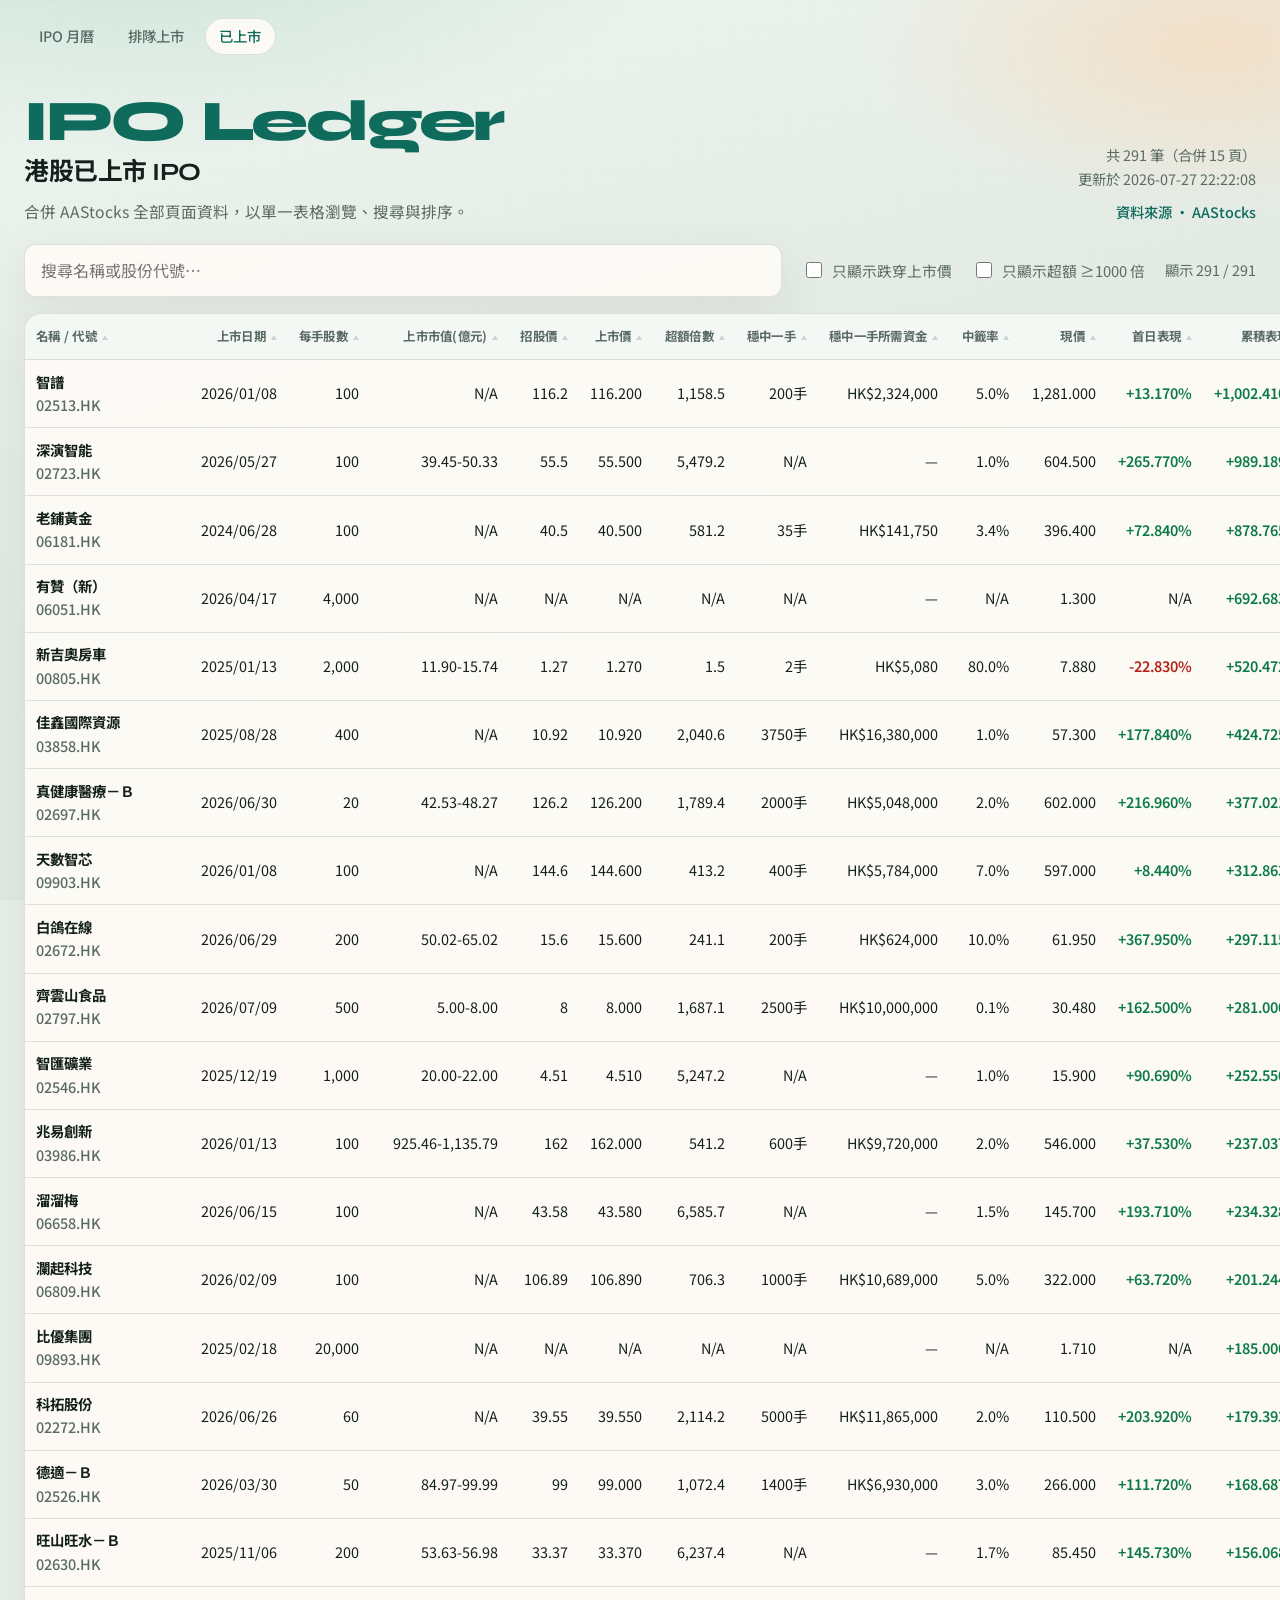
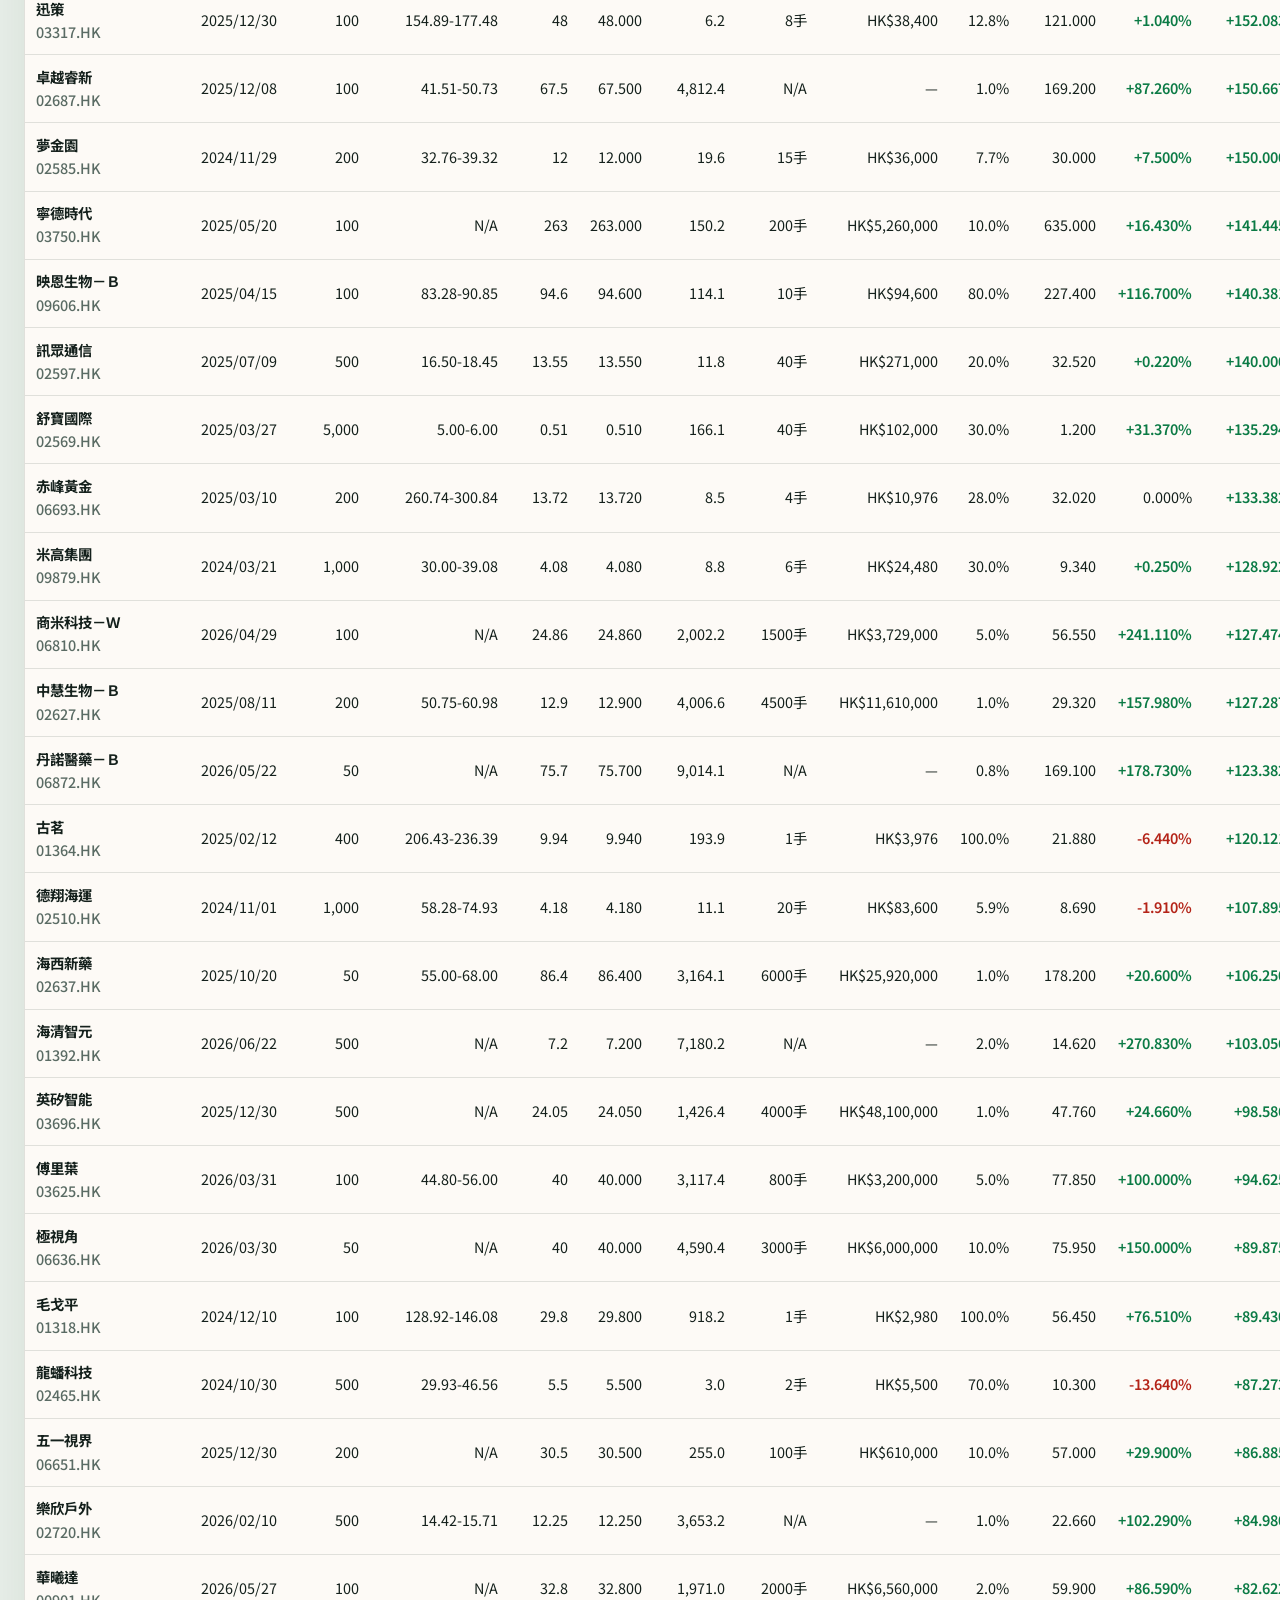
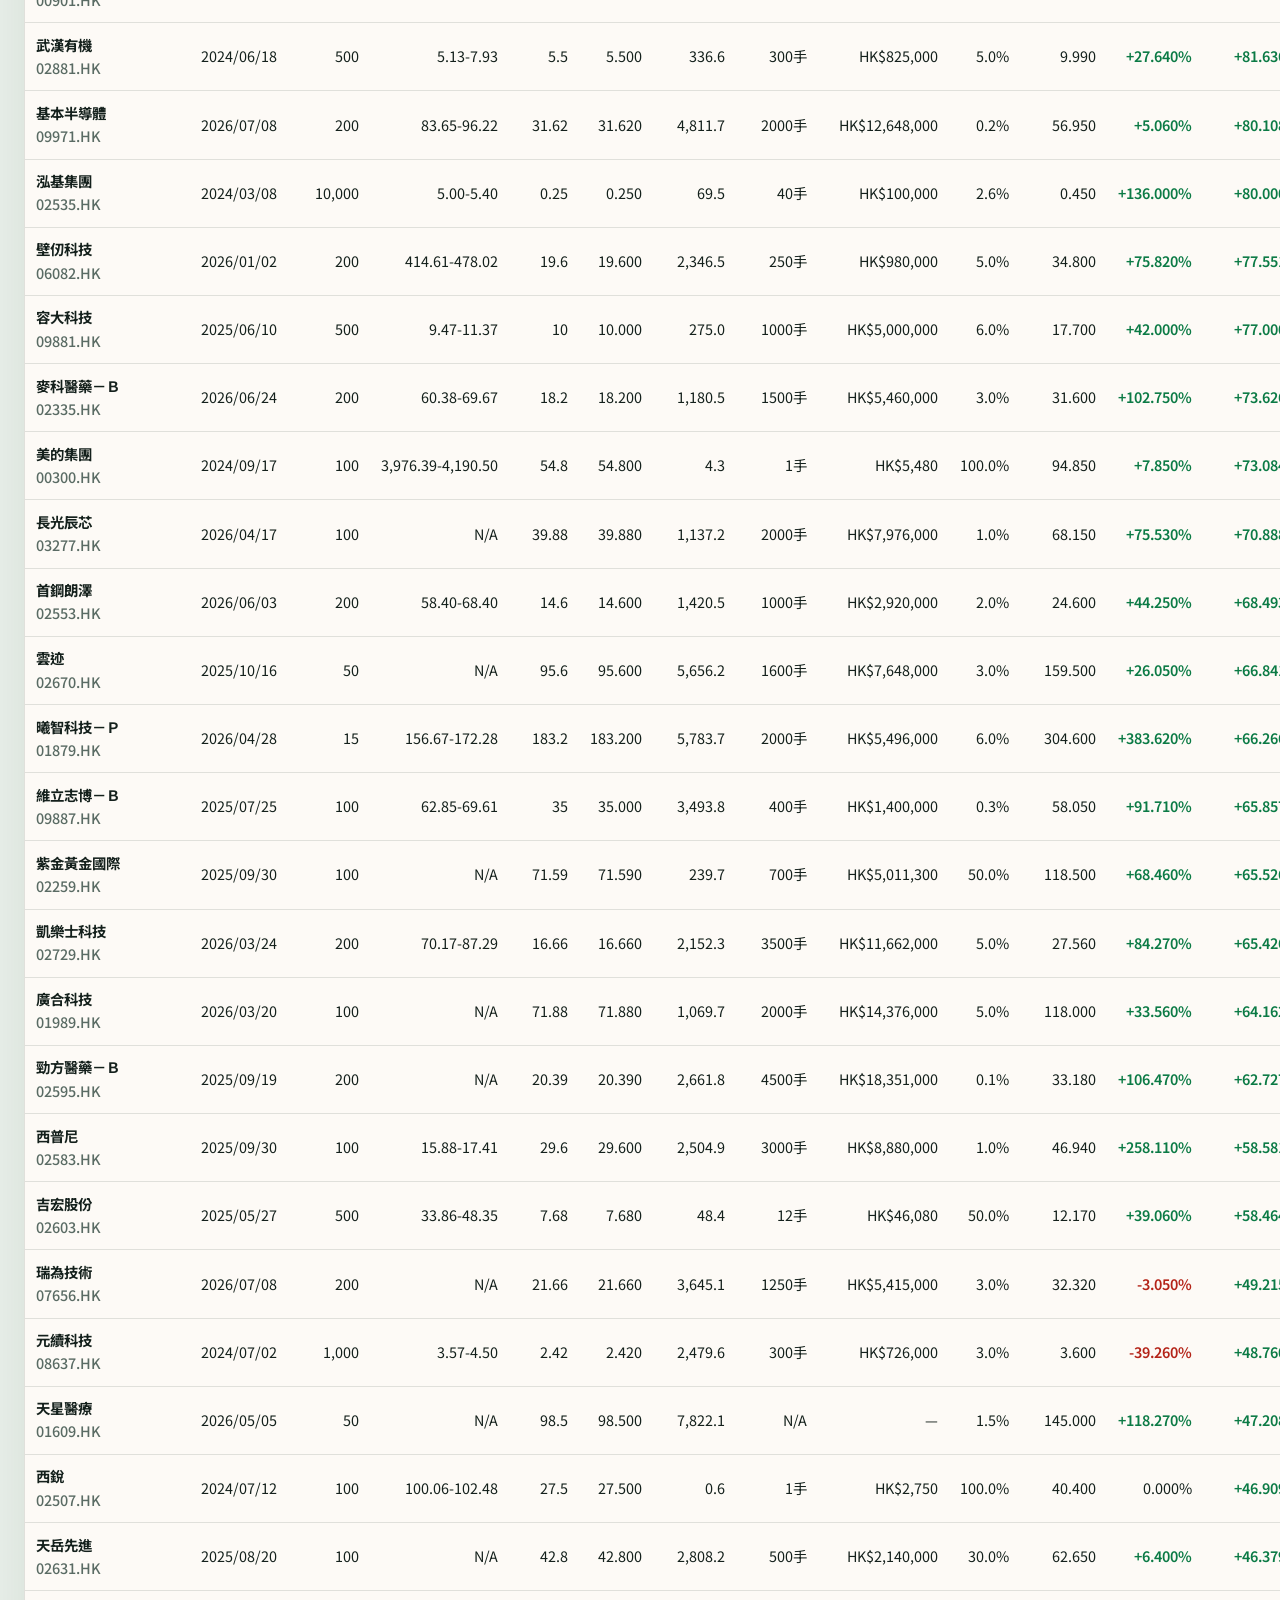
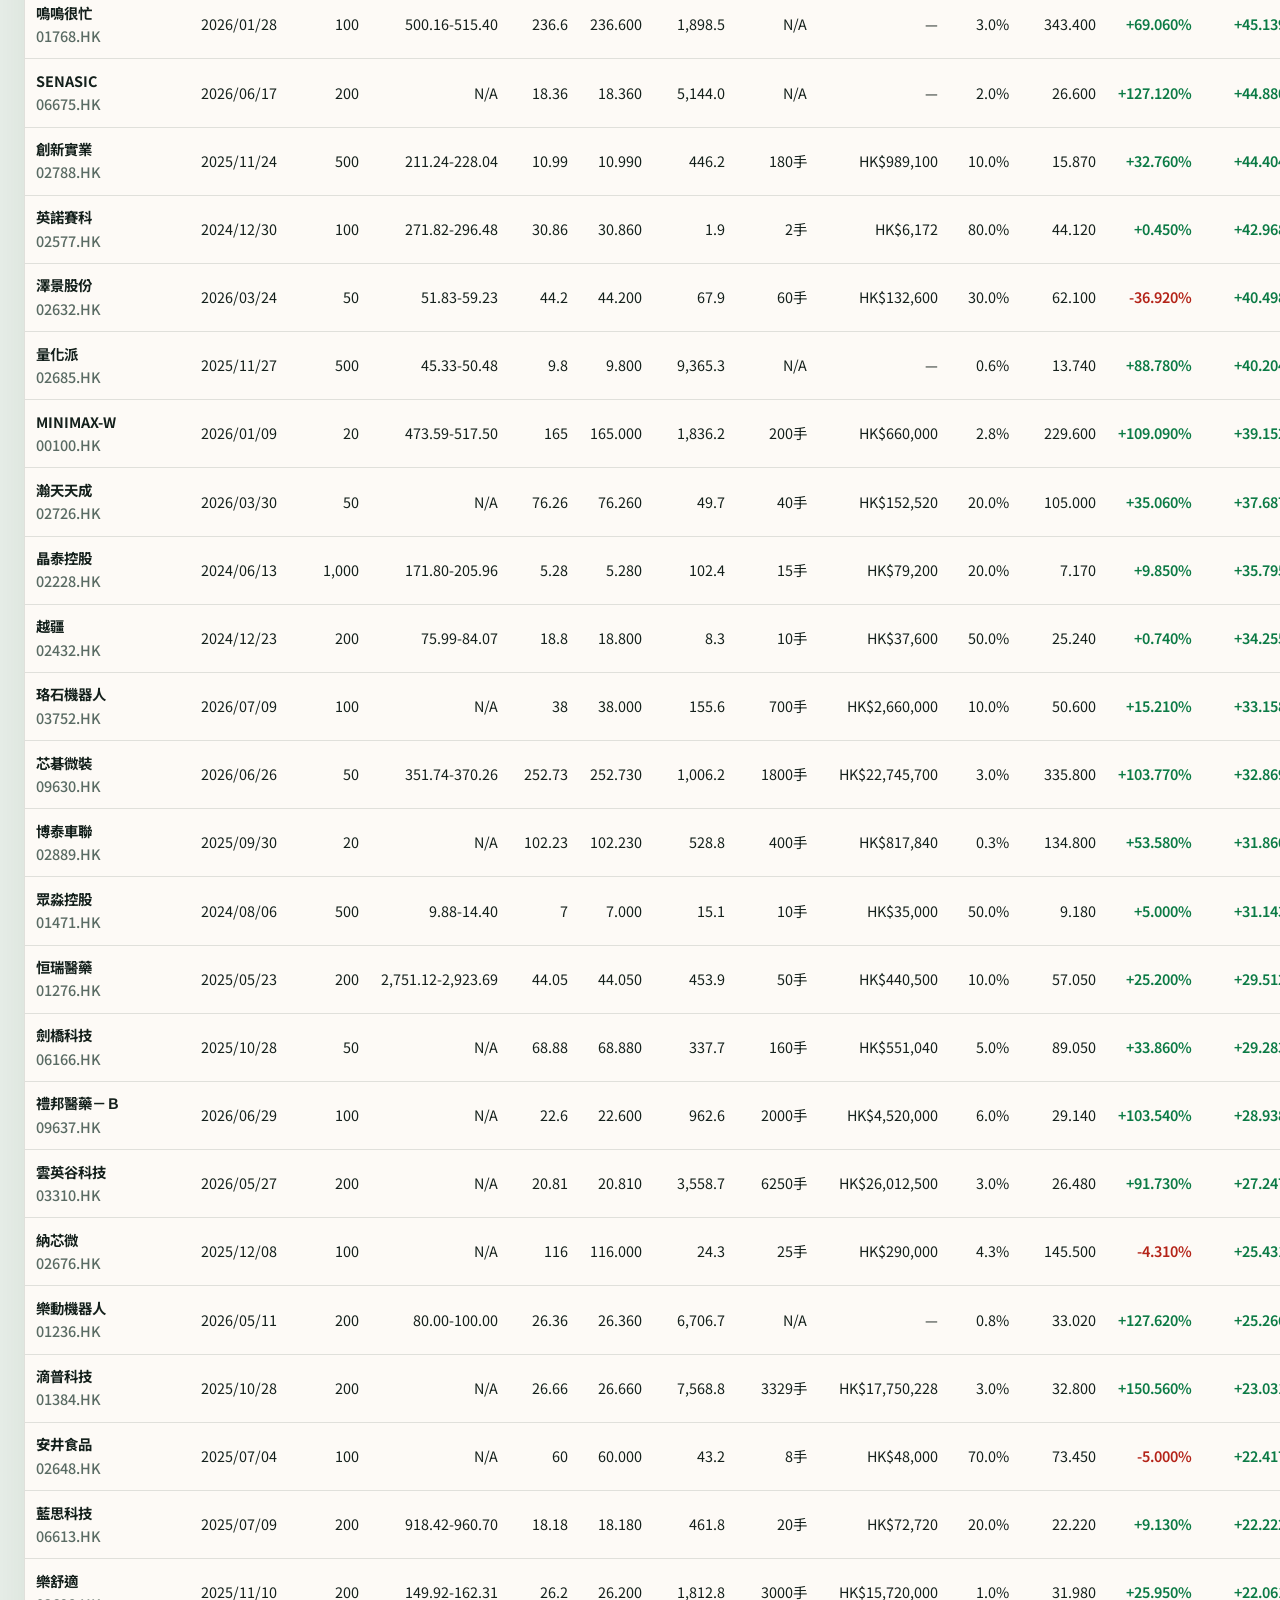
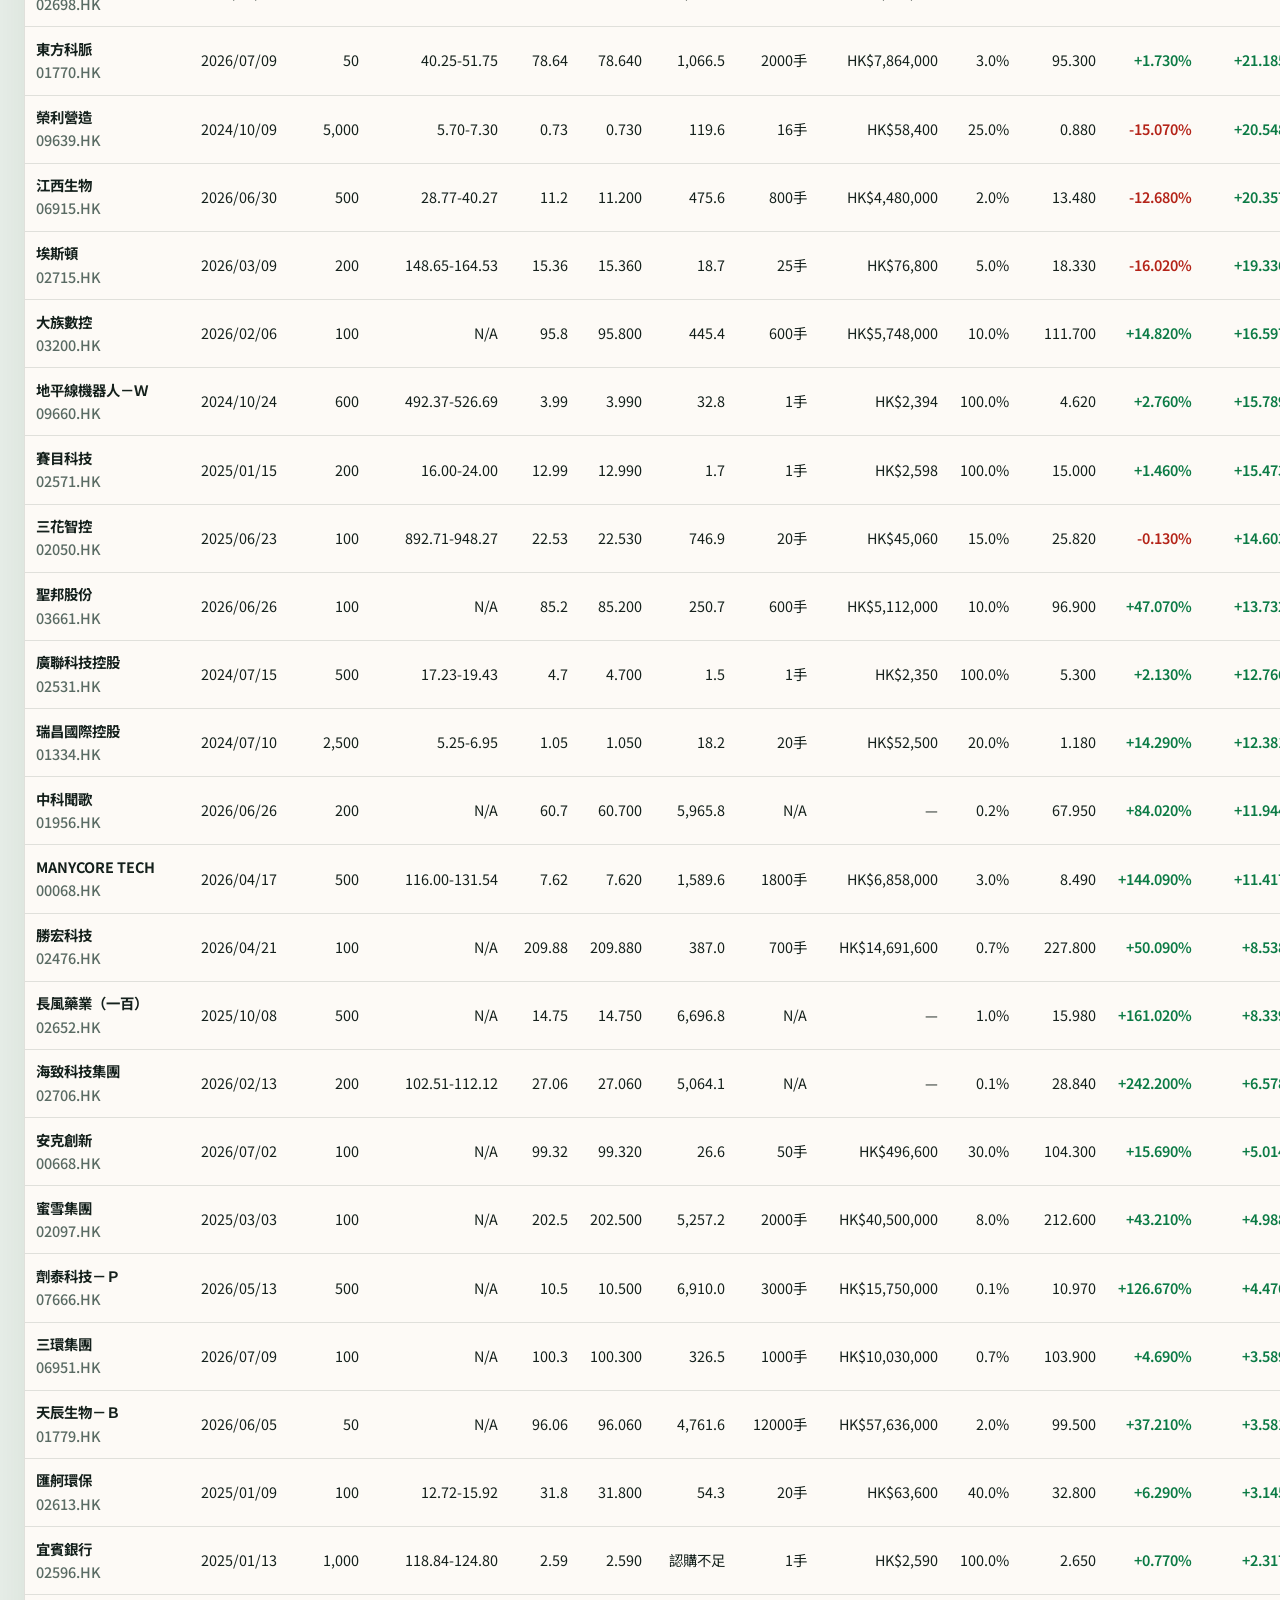
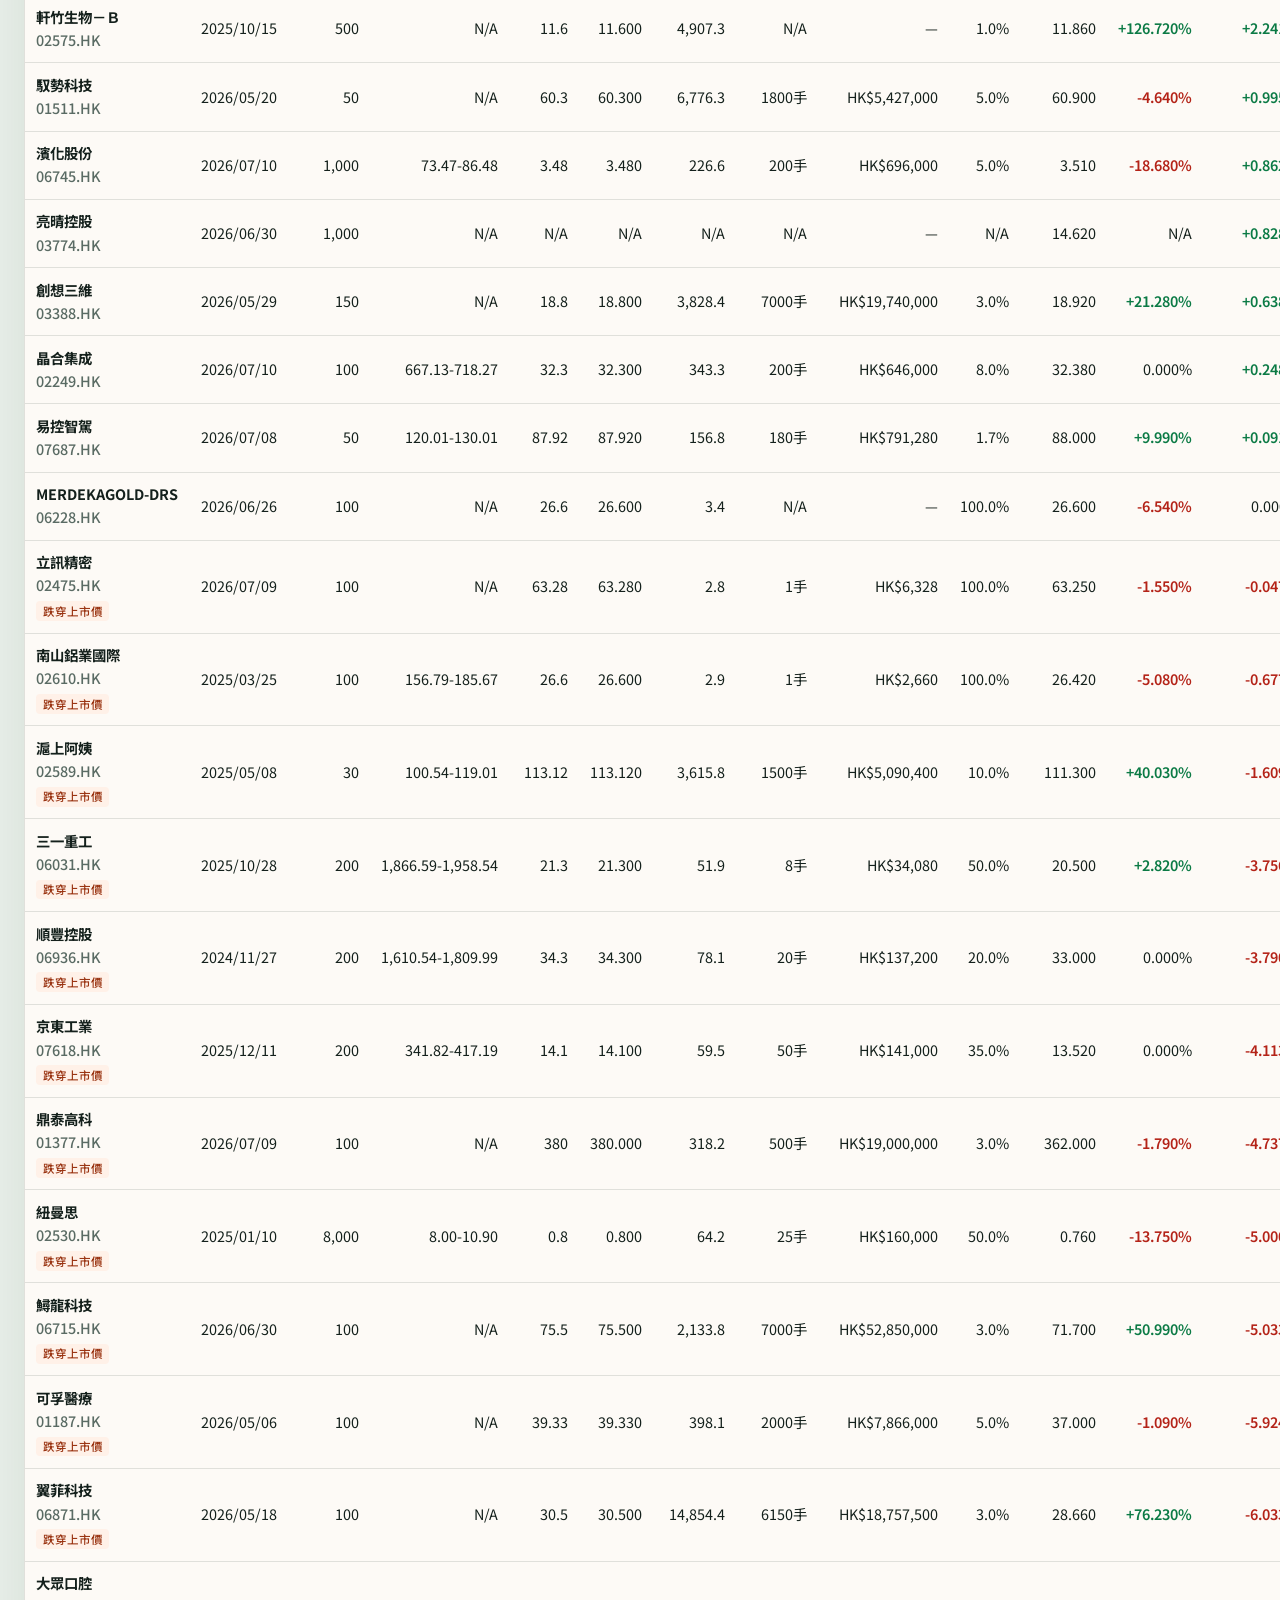
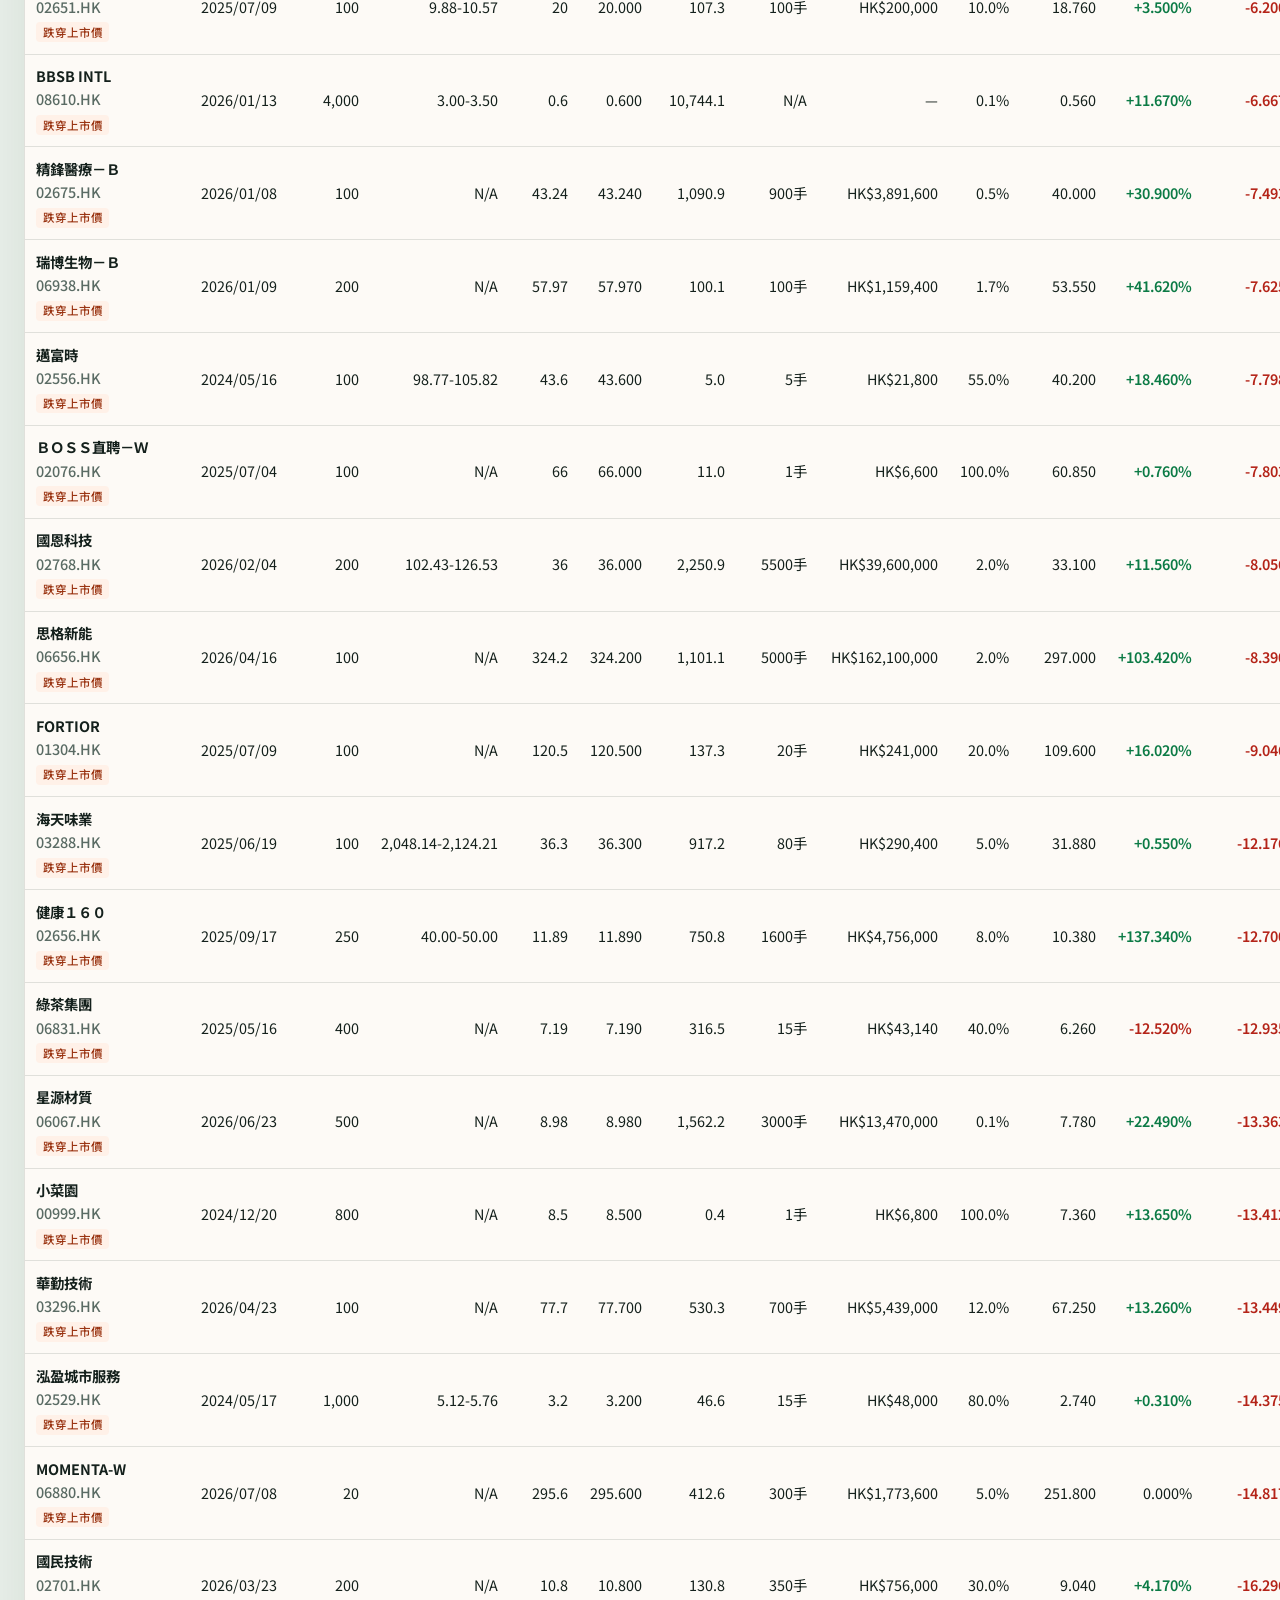
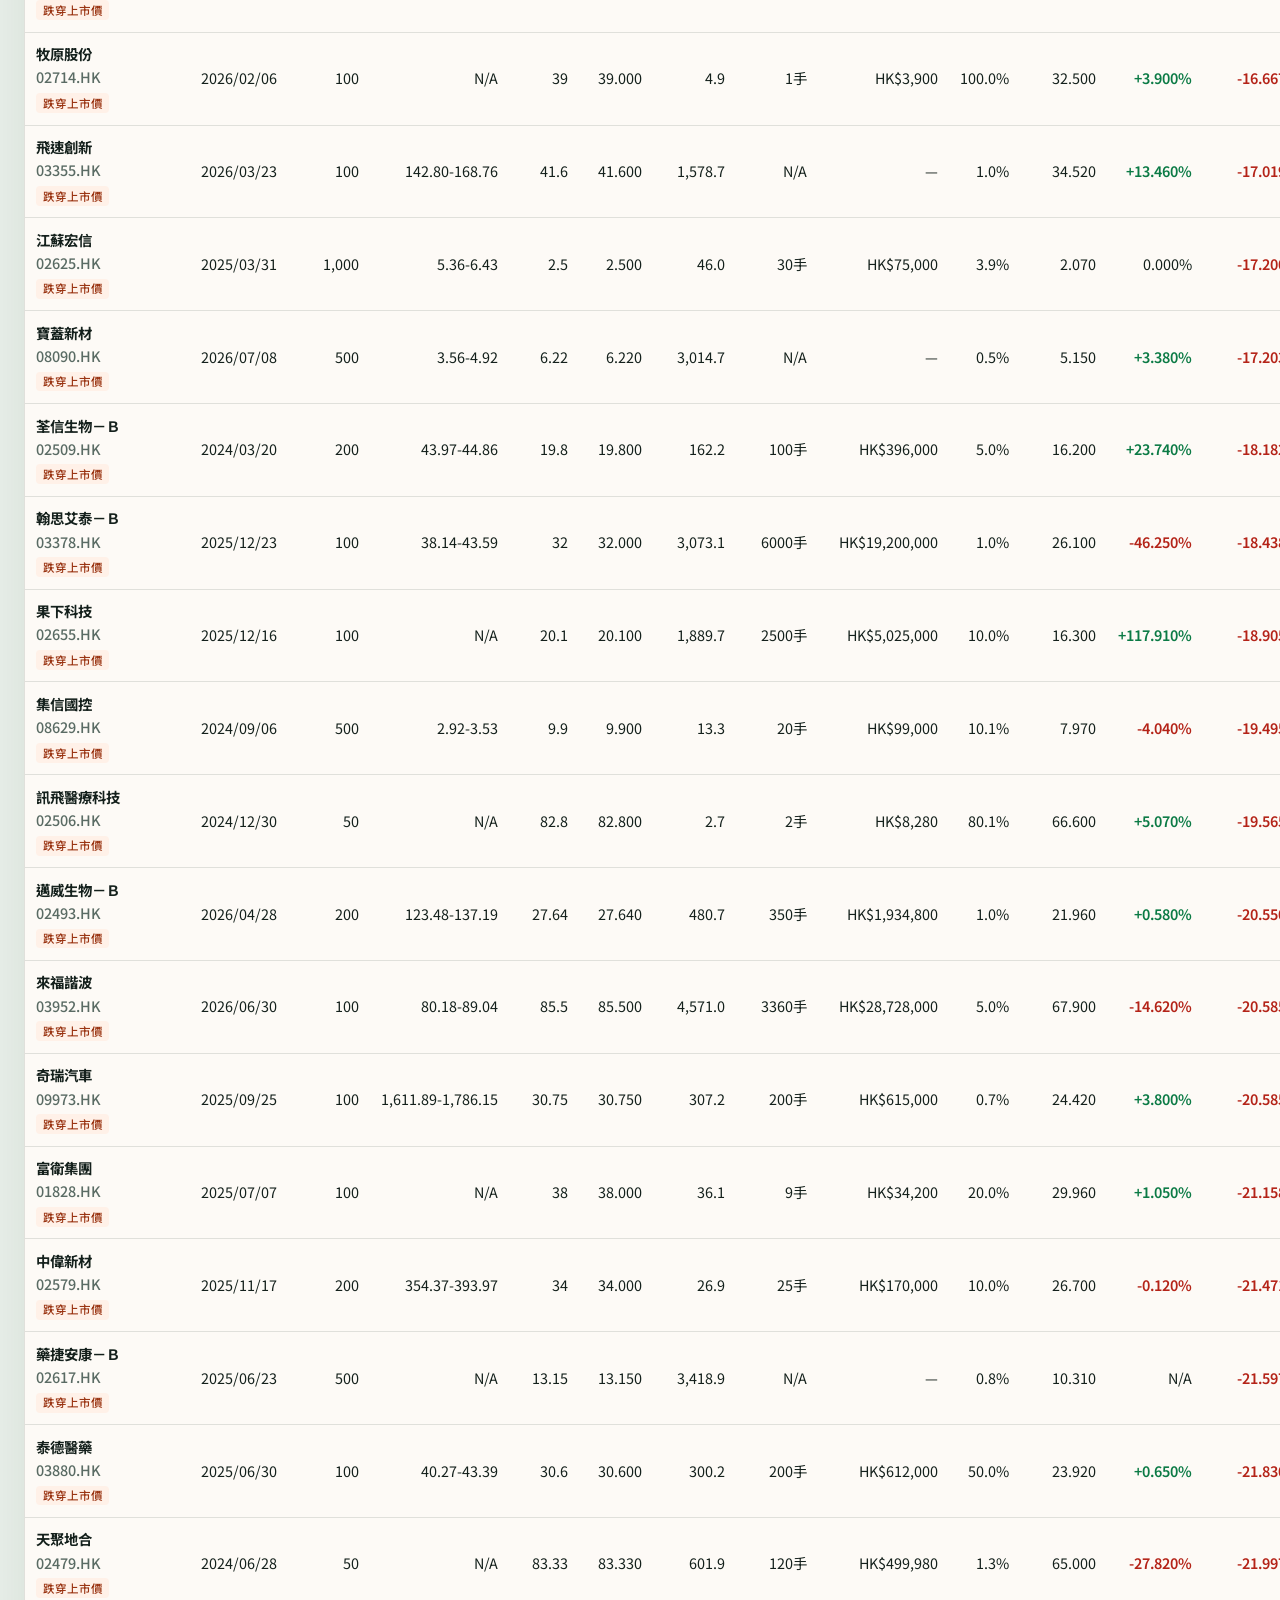
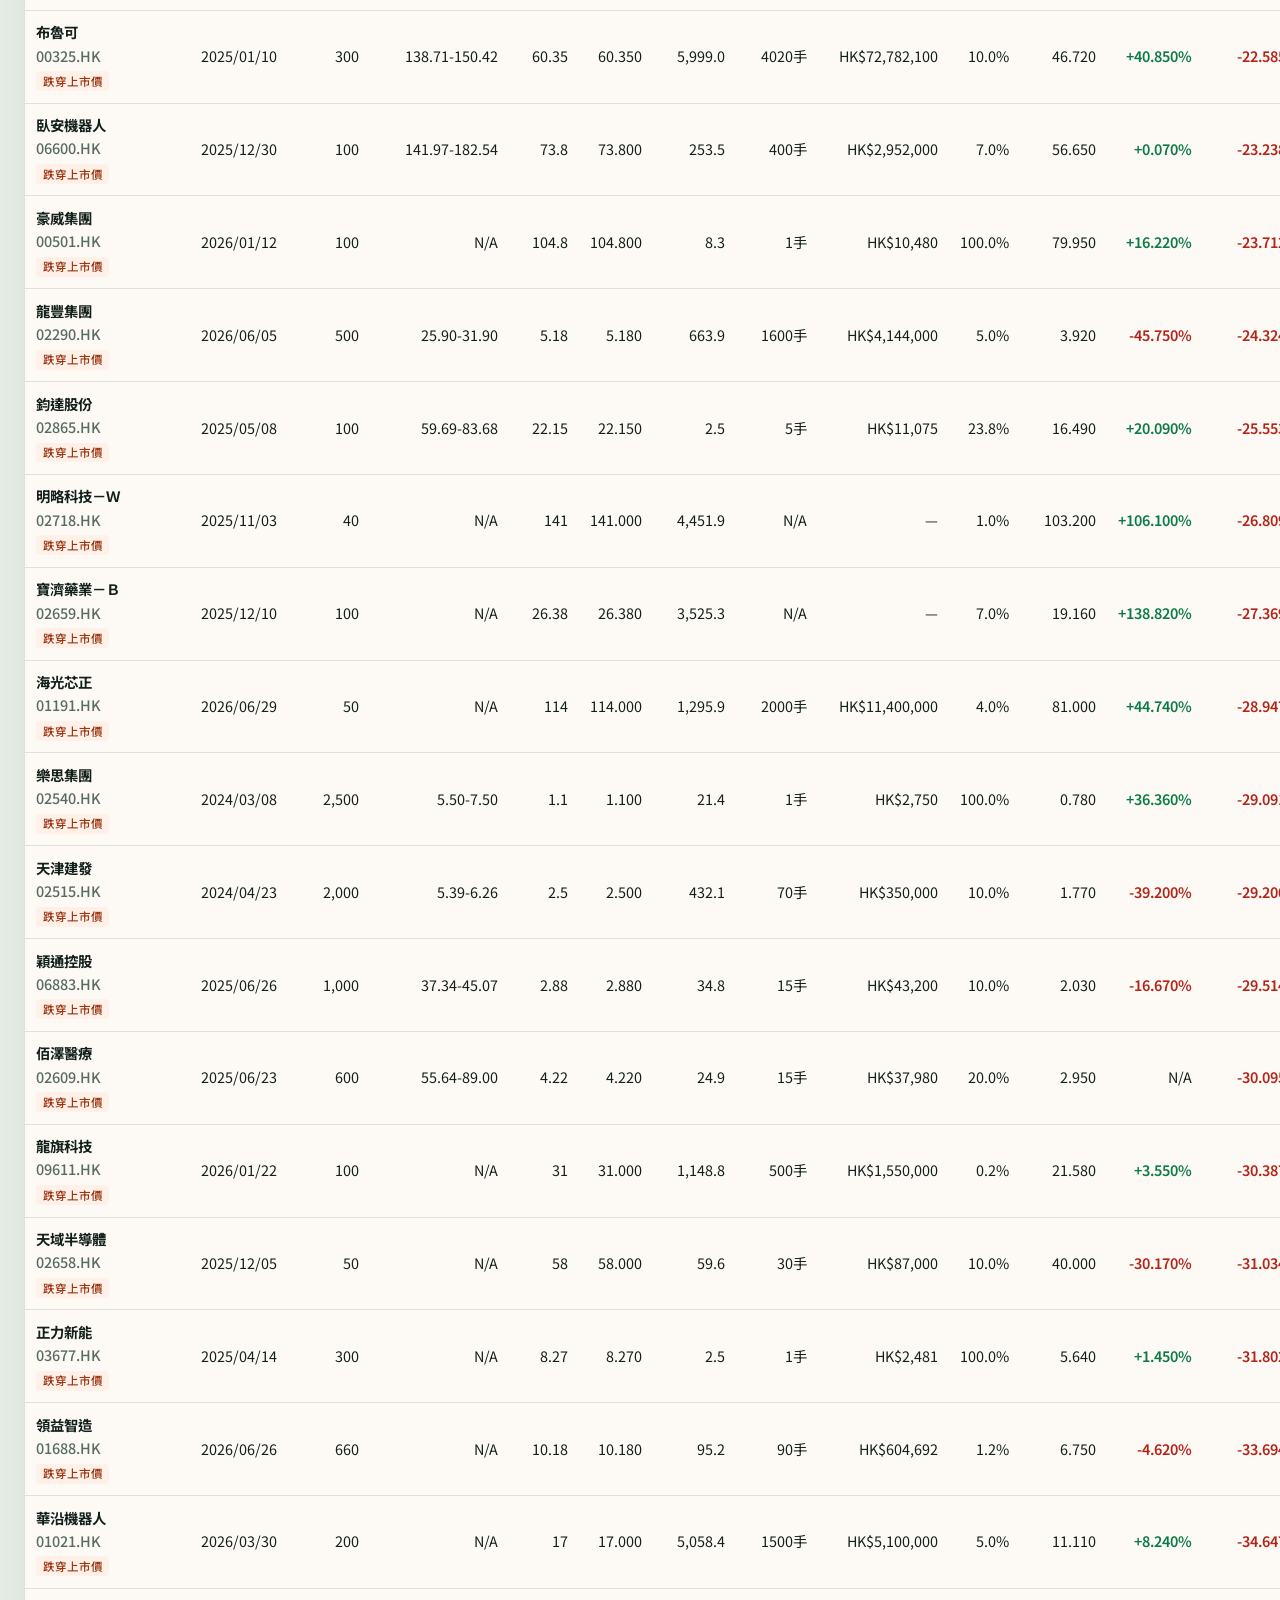
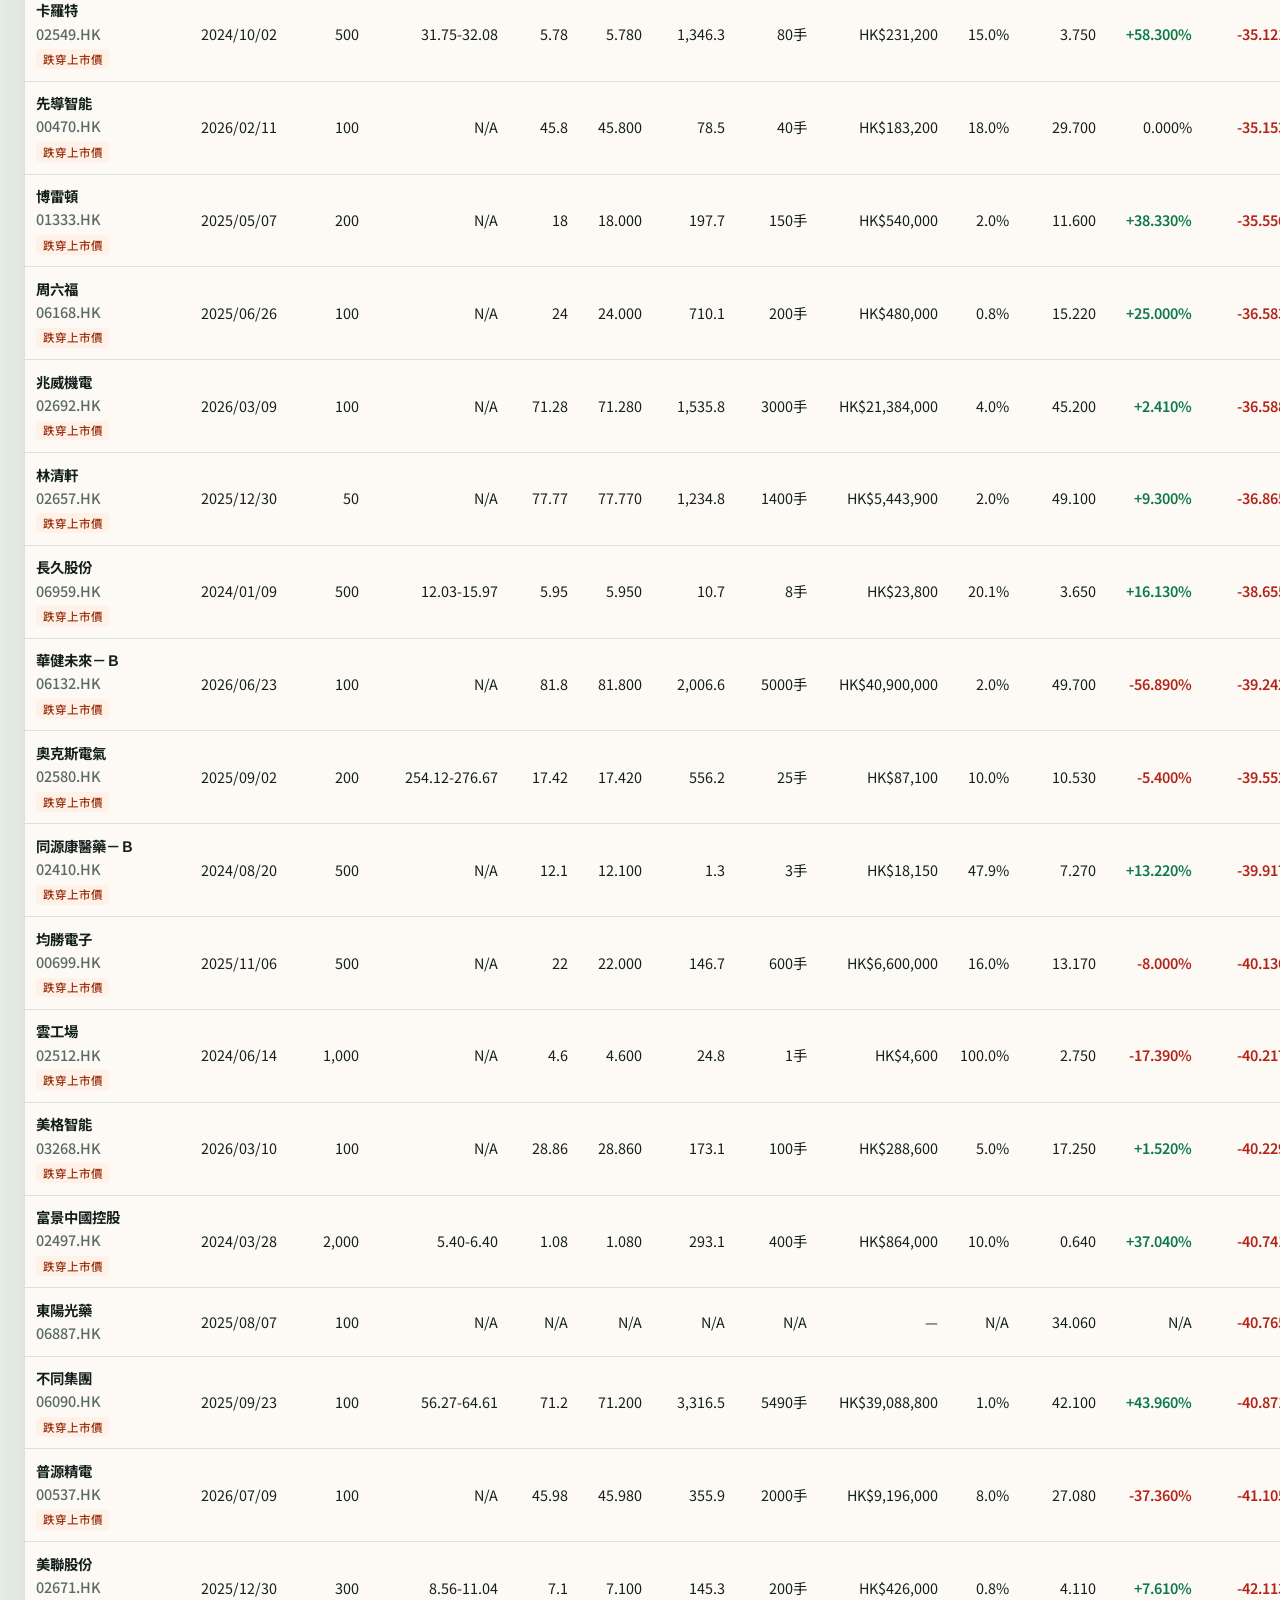
==== index.html @ 20ea50d6 "Add IPO Ledger static site and scrapers. Publish listed, queue, and calendar pages with on-load refr" ====
<!DOCTYPE html>
<html lang="zh-Hant">
  <head>
    <meta charset="UTF-8" />
    <meta name="viewport" content="width=device-width, initial-scale=1" />
    <title>港股已上市 IPO</title>
    <link rel="preconnect" href="https://fonts.googleapis.com" />
    <link rel="preconnect" href="https://fonts.gstatic.com" crossorigin />
    <link
      href="https://fonts.googleapis.com/css2?family=Noto+Sans+TC:wght@400;500;700&family=Syne:wght@600;700;800&display=swap"
      rel="stylesheet"
    />
    <link rel="stylesheet" href="styles.css" />
  </head>
  <body>
    <div class="atmosphere" aria-hidden="true"></div>
    <nav class="site-nav" aria-label="頁面切換">
      <a href="calendar.html">IPO 月曆</a>
      <a href="queue.html">排隊上市</a>
      <a href="index.html" aria-current="page">已上市</a>
    </nav>
    <header class="top">
      <div class="brand-block">
        <p class="brand">IPO Ledger</p>
        <h1>港股已上市 IPO</h1>
        <p class="lede">
          合併 AAStocks 全部頁面資料，以單一表格瀏覽、搜尋與排序。
        </p>
      </div>
      <div class="meta">
        <p id="stats">載入中…</p>
        <p id="fetched"></p>
        <a
          class="source"
          href="https://www.aastocks.com/tc/stocks/market/ipo/listedipo.aspx?s=3&o=0&page=1"
          target="_blank"
          rel="noopener noreferrer"
          >資料來源 · AAStocks</a
        >
      </div>
    </header>

    <section class="toolbar" aria-label="表格工具">
      <label class="search">
        <span class="sr-only">搜尋</span>
        <input
          id="search"
          type="search"
          placeholder="搜尋名稱或股份代號…"
          autocomplete="off"
        />
      </label>
      <label class="filter">
        <input id="below-only" type="checkbox" />
        只顯示跌穿上市價
      </label>
      <label class="filter">
        <input id="oversub-1000" type="checkbox" />
        只顯示超額 ≥1000 倍
      </label>
      <p class="visible" id="visible-count"></p>
    </section>

    <main class="table-wrap">
      <table id="ipo-table">
        <thead>
          <tr>
            <th data-key="name" class="sortable txt-l">名稱 / 代號</th>
            <th data-key="listing_date" class="sortable">上市日期</th>
            <th data-key="lot_size" class="sortable">每手股數</th>
            <th data-key="market_cap" class="sortable">上市市值(億元)</th>
            <th data-key="offer_price" class="sortable">招股價</th>
            <th data-key="listing_price" class="sortable">上市價</th>
            <th data-key="oversub" class="sortable">超額倍數</th>
            <th data-key="one_lot" class="sortable">穩中一手</th>
            <th data-key="one_lot_cash" class="sortable">穩中一手所需資金</th>
            <th data-key="allotment" class="sortable">中籤率</th>
            <th data-key="current_price" class="sortable">現價</th>
            <th data-key="first_day" class="sortable">首日表現</th>
            <th data-key="cumulative" class="sortable sorted-desc">累積表現</th>
          </tr>
        </thead>
        <tbody id="tbody"></tbody>
      </table>
    </main>

    <footer class="foot">
      <p>
        延遲報價最少十五分鐘。首日表現以 [(首日收市價 − 上市價) / 上市價] × 100%
        計算。「穩中一手所需資金」= 穩中一手 × 每手股數 × 招股價（缺資料顯示 —）。每次開啟頁面會即時向 AAStocks 更新；後備：每日早上 8:00 <code>./update.sh</code>。
      </p>
    </footer>

    <script src="load-data.js?v=1"></script>
    <script src="app.js?v=6"></script>
  </body>
</html>
---- styles.css ----
:root {
  --ink: #14201c;
  --muted: #5a6b64;
  --line: rgba(20, 32, 28, 0.12);
  --panel: rgba(255, 252, 247, 0.88);
  --accent: #0f6b5c;
  --accent-soft: rgba(15, 107, 92, 0.1);
  --pos: #0b7a45;
  --neg: #b42318;
  --warn: #9a3412;
  --warn-bg: #fff1e8;
  --shadow: 0 18px 50px rgba(20, 32, 28, 0.08);
  --radius: 18px;
  --font-display: "Syne", "Noto Sans TC", sans-serif;
  --font-body: "Noto Sans TC", sans-serif;
}

* {
  box-sizing: border-box;
}

html,
body {
  margin: 0;
  min-height: 100%;
}

body {
  font-family: var(--font-body);
  color: var(--ink);
  background: #e8efe9;
  line-height: 1.45;
}

.site-nav {
  display: flex;
  gap: 0.35rem;
  max-width: 1400px;
  margin: 0 auto;
  padding: 1.1rem 1.5rem 0;
  animation: rise 0.55s ease both;
}

.site-nav a {
  padding: 0.45rem 0.85rem;
  border-radius: 999px;
  color: var(--muted);
  text-decoration: none;
  font-size: 0.9rem;
  font-weight: 500;
  border: 1px solid transparent;
  transition: color 0.15s ease, background 0.15s ease, border-color 0.15s ease;
}

.site-nav a:hover {
  color: var(--ink);
  background: rgba(255, 255, 255, 0.45);
}

.site-nav a[aria-current="page"] {
  color: var(--accent);
  background: var(--panel);
  border-color: var(--line);
}

.note {
  max-width: 1400px;
  margin: 0 auto 0.85rem;
  padding: 0 1.5rem;
  color: var(--muted);
  font-size: 0.88rem;
}

.filter select {
  border: 1px solid var(--line);
  background: var(--panel);
  border-radius: 12px;
  padding: 0.7rem 0.85rem;
  font: inherit;
  color: var(--ink);
  box-shadow: var(--shadow);
}

.status-pill {
  display: inline-block;
  padding: 0.18rem 0.5rem;
  border-radius: 6px;
  font-size: 0.78rem;
  font-weight: 600;
  white-space: nowrap;
}

.status-live {
  color: #0b5c3b;
  background: #daf5e6;
}

.status-closed {
  color: #7a4a12;
  background: #ffefd6;
}

.status-soon {
  color: #355a6b;
  background: #e4f1f6;
}

.muted {
  color: var(--muted);
}

.empty-row {
  text-align: center !important;
  padding: 2rem 1rem !important;
  color: var(--muted);
}

.small {
  font-size: 0.8em;
  margin-top: 0.25rem;
}

.cal-legend {
  display: flex;
  flex-wrap: wrap;
  gap: 0.85rem 1.4rem;
  max-width: 1400px;
  margin: 0 auto 1rem;
  padding: 0 1.5rem;
  color: var(--muted);
  font-size: 0.88rem;
  animation: rise 0.7s ease 0.1s both;
}

.cal-legend .dot {
  display: inline-block;
  width: 0.55rem;
  height: 0.55rem;
  border-radius: 50%;
  margin-right: 0.35rem;
  vertical-align: middle;
}

.cal-legend .dot.live {
  background: var(--accent);
}

.cal-legend .dot.hot {
  background: #c45c26;
}

.cal-legend .dot.today {
  background: transparent;
  box-shadow: inset 0 0 0 2px var(--accent);
}

.cal-months {
  display: grid;
  grid-template-columns: repeat(auto-fit, minmax(320px, 1fr));
  gap: 1.25rem;
  max-width: 1400px;
  margin: 0 auto 2rem;
  padding: 0 1.5rem;
  animation: rise 0.75s ease 0.14s both;
}

.cal-month {
  background: var(--panel);
  border: 1px solid var(--line);
  border-radius: var(--radius);
  box-shadow: var(--shadow);
  padding: 1rem 1rem 1.15rem;
  backdrop-filter: blur(10px);
}

.cal-month-title {
  margin: 0 0 0.85rem;
  font-family: var(--font-display);
  font-size: 1.15rem;
  font-weight: 700;
  letter-spacing: -0.02em;
}

.cal-grid {
  display: grid;
  grid-template-columns: repeat(7, minmax(0, 1fr));
  gap: 0.35rem;
}

.cal-dow {
  text-align: center;
  font-size: 0.72rem;
  font-weight: 700;
  color: var(--muted);
  padding: 0.25rem 0;
}

.cal-day {
  min-height: 5.6rem;
  border: 1px solid var(--line);
  border-radius: 10px;
  padding: 0.35rem 0.35rem 0.45rem;
  background: rgba(255, 255, 255, 0.35);
  transition: background 0.15s ease, border-color 0.15s ease;
}

.cal-day.is-pad {
  visibility: hidden;
  min-height: 0;
  border: 0;
  padding: 0;
}

.cal-day.is-out {
  opacity: 0.38;
}

.cal-day.is-today {
  border-color: rgba(15, 107, 92, 0.55);
  box-shadow: inset 0 0 0 1px rgba(15, 107, 92, 0.25);
}

.cal-day.has-ipo {
  background: rgba(15, 107, 92, 0.06);
  border-color: rgba(15, 107, 92, 0.28);
}

.cal-daynum {
  font-size: 0.78rem;
  font-weight: 700;
  color: var(--muted);
  margin-bottom: 0.25rem;
}

.cal-day.has-ipo .cal-daynum {
  color: var(--ink);
}

.cal-empty {
  font-size: 0.7rem;
  color: rgba(90, 107, 100, 0.45);
  text-align: center;
  margin-top: 0.8rem;
}

.cal-events {
  list-style: none;
  margin: 0;
  padding: 0;
  display: flex;
  flex-direction: column;
  gap: 0.3rem;
}

.cal-event a {
  display: flex;
  flex-direction: column;
  gap: 0.05rem;
  text-decoration: none;
  padding: 0.3rem 0.35rem;
  border-radius: 6px;
  background: rgba(255, 255, 255, 0.7);
  border: 1px solid transparent;
  transition: border-color 0.15s ease, background 0.15s ease;
}

.cal-event a:hover {
  border-color: rgba(15, 107, 92, 0.35);
  background: #fff;
}

.cal-event.is-hot a {
  background: #fff4eb;
  border-color: rgba(196, 92, 38, 0.2);
}

.cal-name {
  font-size: 0.72rem;
  font-weight: 700;
  color: var(--ink);
  line-height: 1.25;
}

.cal-code {
  font-size: 0.65rem;
  color: var(--muted);
  font-variant-numeric: tabular-nums;
}

.cal-oversub {
  font-size: 0.68rem;
  font-weight: 700;
  color: var(--accent);
  font-variant-numeric: tabular-nums;
}

.cal-event.is-hot .cal-oversub {
  color: #c45c26;
}

.cal-list-wrap {
  max-width: 1400px;
  margin: 0 auto 2rem;
  padding: 0 1.5rem;
  animation: rise 0.75s ease 0.18s both;
}

.cal-list-title {
  margin: 0 0 0.75rem;
  font-family: var(--font-display);
  font-size: 1.2rem;
}

@media (max-width: 700px) {
  .cal-day {
    min-height: 4.4rem;
    padding: 0.25rem;
  }

  .cal-name {
    font-size: 0.62rem;
  }

  .cal-oversub,
  .cal-code {
    font-size: 0.58rem;
  }
}

.atmosphere {
  position: fixed;
  inset: 0;
  z-index: -1;
  background:
    radial-gradient(ellipse 80% 50% at 10% -10%, #c8e3d8 0%, transparent 55%),
    radial-gradient(ellipse 60% 40% at 95% 5%, #f3e0c8 0%, transparent 45%),
    linear-gradient(165deg, #eef4ef 0%, #e4ebe5 45%, #dfe8e2 100%);
}

.atmosphere::after {
  content: "";
  position: absolute;
  inset: 0;
  opacity: 0.35;
  background-image: linear-gradient(
      rgba(20, 32, 28, 0.03) 1px,
      transparent 1px
    ),
    linear-gradient(90deg, rgba(20, 32, 28, 0.03) 1px, transparent 1px);
  background-size: 28px 28px;
  mask-image: linear-gradient(to bottom, black 0%, transparent 70%);
}

.sr-only {
  position: absolute;
  width: 1px;
  height: 1px;
  padding: 0;
  margin: -1px;
  overflow: hidden;
  clip: rect(0, 0, 0, 0);
  border: 0;
}

.top {
  display: grid;
  grid-template-columns: 1.4fr 0.8fr;
  gap: 2rem;
  align-items: end;
  max-width: 1400px;
  margin: 0 auto;
  padding: 2.5rem 1.5rem 1.25rem;
  animation: rise 0.7s ease both;
}

.brand {
  margin: 0 0 0.35rem;
  font-family: var(--font-display);
  font-weight: 800;
  font-size: clamp(2.4rem, 5vw, 3.6rem);
  letter-spacing: -0.04em;
  line-height: 0.95;
  color: var(--accent);
}

h1 {
  margin: 0;
  font-family: var(--font-display);
  font-weight: 700;
  font-size: clamp(1.15rem, 2.2vw, 1.55rem);
  letter-spacing: -0.02em;
}

.lede {
  margin: 0.65rem 0 0;
  max-width: 34rem;
  color: var(--muted);
  font-size: 0.98rem;
}

.meta {
  text-align: right;
  color: var(--muted);
  font-size: 0.9rem;
}

.meta p {
  margin: 0.2rem 0;
}

.source {
  display: inline-block;
  margin-top: 0.55rem;
  color: var(--accent);
  text-decoration: none;
  font-weight: 500;
  border-bottom: 1px solid transparent;
  transition: border-color 0.2s ease, color 0.2s ease;
}

.source:hover {
  border-bottom-color: var(--accent);
}

.toolbar {
  display: flex;
  flex-wrap: wrap;
  gap: 0.85rem 1.25rem;
  align-items: center;
  max-width: 1400px;
  margin: 0 auto 1rem;
  padding: 0 1.5rem;
  animation: rise 0.7s ease 0.08s both;
}

.search {
  flex: 1 1 280px;
}

.search input {
  width: 100%;
  border: 1px solid var(--line);
  background: var(--panel);
  backdrop-filter: blur(8px);
  border-radius: 12px;
  padding: 0.85rem 1rem;
  font: inherit;
  color: var(--ink);
  box-shadow: var(--shadow);
  outline: none;
  transition: border-color 0.2s ease, box-shadow 0.2s ease;
}

.search input:focus {
  border-color: rgba(15, 107, 92, 0.45);
  box-shadow: 0 0 0 3px var(--accent-soft), var(--shadow);
}

.filter {
  display: inline-flex;
  align-items: center;
  gap: 0.45rem;
  color: var(--muted);
  font-size: 0.92rem;
  cursor: pointer;
  user-select: none;
}

.filter input {
  width: 1rem;
  height: 1rem;
  accent-color: var(--accent);
}

.visible {
  margin: 0 0 0 auto;
  color: var(--muted);
  font-size: 0.9rem;
}

.table-wrap {
  max-width: 1400px;
  margin: 0 auto 2rem;
  padding: 0 1.5rem;
  overflow: auto;
  animation: rise 0.75s ease 0.14s both;
}

table {
  width: 100%;
  min-width: 1240px;
  border-collapse: separate;
  border-spacing: 0;
  background: var(--panel);
  backdrop-filter: blur(10px);
  border: 1px solid var(--line);
  border-radius: var(--radius);
  box-shadow: var(--shadow);
  overflow: hidden;
}

thead th {
  position: sticky;
  top: 0;
  z-index: 2;
  background: #f4f8f5;
  border-bottom: 1px solid var(--line);
  padding: 0.85rem 0.7rem;
  font-size: 0.78rem;
  font-weight: 700;
  letter-spacing: 0.02em;
  color: var(--muted);
  white-space: nowrap;
  text-align: right;
}

thead th.txt-l,
td.txt-l {
  text-align: left;
}

th.sortable {
  cursor: pointer;
  user-select: none;
  transition: color 0.15s ease, background 0.15s ease;
}

th.sortable:hover {
  color: var(--ink);
  background: #ebf3ee;
}

th.sortable::after {
  content: "";
  display: inline-block;
  margin-left: 0.3rem;
  width: 0;
  height: 0;
  border-left: 3.5px solid transparent;
  border-right: 3.5px solid transparent;
  opacity: 0.25;
  vertical-align: middle;
  border-bottom: 5px solid currentColor;
}

th.sorted-asc::after {
  opacity: 1;
  border-bottom: 5px solid currentColor;
  border-top: 0;
}

th.sorted-desc::after {
  opacity: 1;
  border-top: 5px solid currentColor;
  border-bottom: 0;
}

tbody td {
  padding: 0.72rem 0.7rem;
  border-bottom: 1px solid var(--line);
  font-size: 0.9rem;
  text-align: right;
  white-space: nowrap;
  vertical-align: middle;
}

tbody tr:last-child td {
  border-bottom: 0;
}

tbody tr {
  transition: background 0.15s ease;
}

tbody tr:hover td {
  background: rgba(15, 107, 92, 0.05);
}

.name-cell {
  display: flex;
  flex-direction: column;
  gap: 0.15rem;
  align-items: flex-start;
}

.name-cell a {
  color: var(--ink);
  text-decoration: none;
  font-weight: 700;
}

.name-cell a:hover {
  color: var(--accent);
}

.code a {
  color: var(--muted);
  font-weight: 500;
  font-variant-numeric: tabular-nums;
  text-decoration: none;
}

.code a:hover {
  color: var(--accent);
}

.badge {
  display: inline-block;
  margin-top: 0.15rem;
  padding: 0.1rem 0.4rem;
  font-size: 0.72rem;
  font-weight: 500;
  color: var(--warn);
  background: var(--warn-bg);
  border-radius: 4px;
}

.pos {
  color: var(--pos);
  font-weight: 600;
  font-variant-numeric: tabular-nums;
}

.neg {
  color: var(--neg);
  font-weight: 600;
  font-variant-numeric: tabular-nums;
}

.num {
  font-variant-numeric: tabular-nums;
}

.foot {
  max-width: 1400px;
  margin: 0 auto 2.5rem;
  padding: 0 1.5rem;
  color: var(--muted);
  font-size: 0.82rem;
}

.foot code {
  font-family: ui-monospace, SFMono-Regular, Menlo, monospace;
  font-size: 0.8em;
  background: rgba(255, 255, 255, 0.6);
  padding: 0.1rem 0.35rem;
  border-radius: 4px;
}

@keyframes rise {
  from {
    opacity: 0;
    transform: translateY(12px);
  }
  to {
    opacity: 1;
    transform: translateY(0);
  }
}

@media (max-width: 800px) {
  .top {
    grid-template-columns: 1fr;
    gap: 1.25rem;
  }

  .meta {
    text-align: left;
  }

  .visible {
    margin-left: 0;
    width: 100%;
  }
}
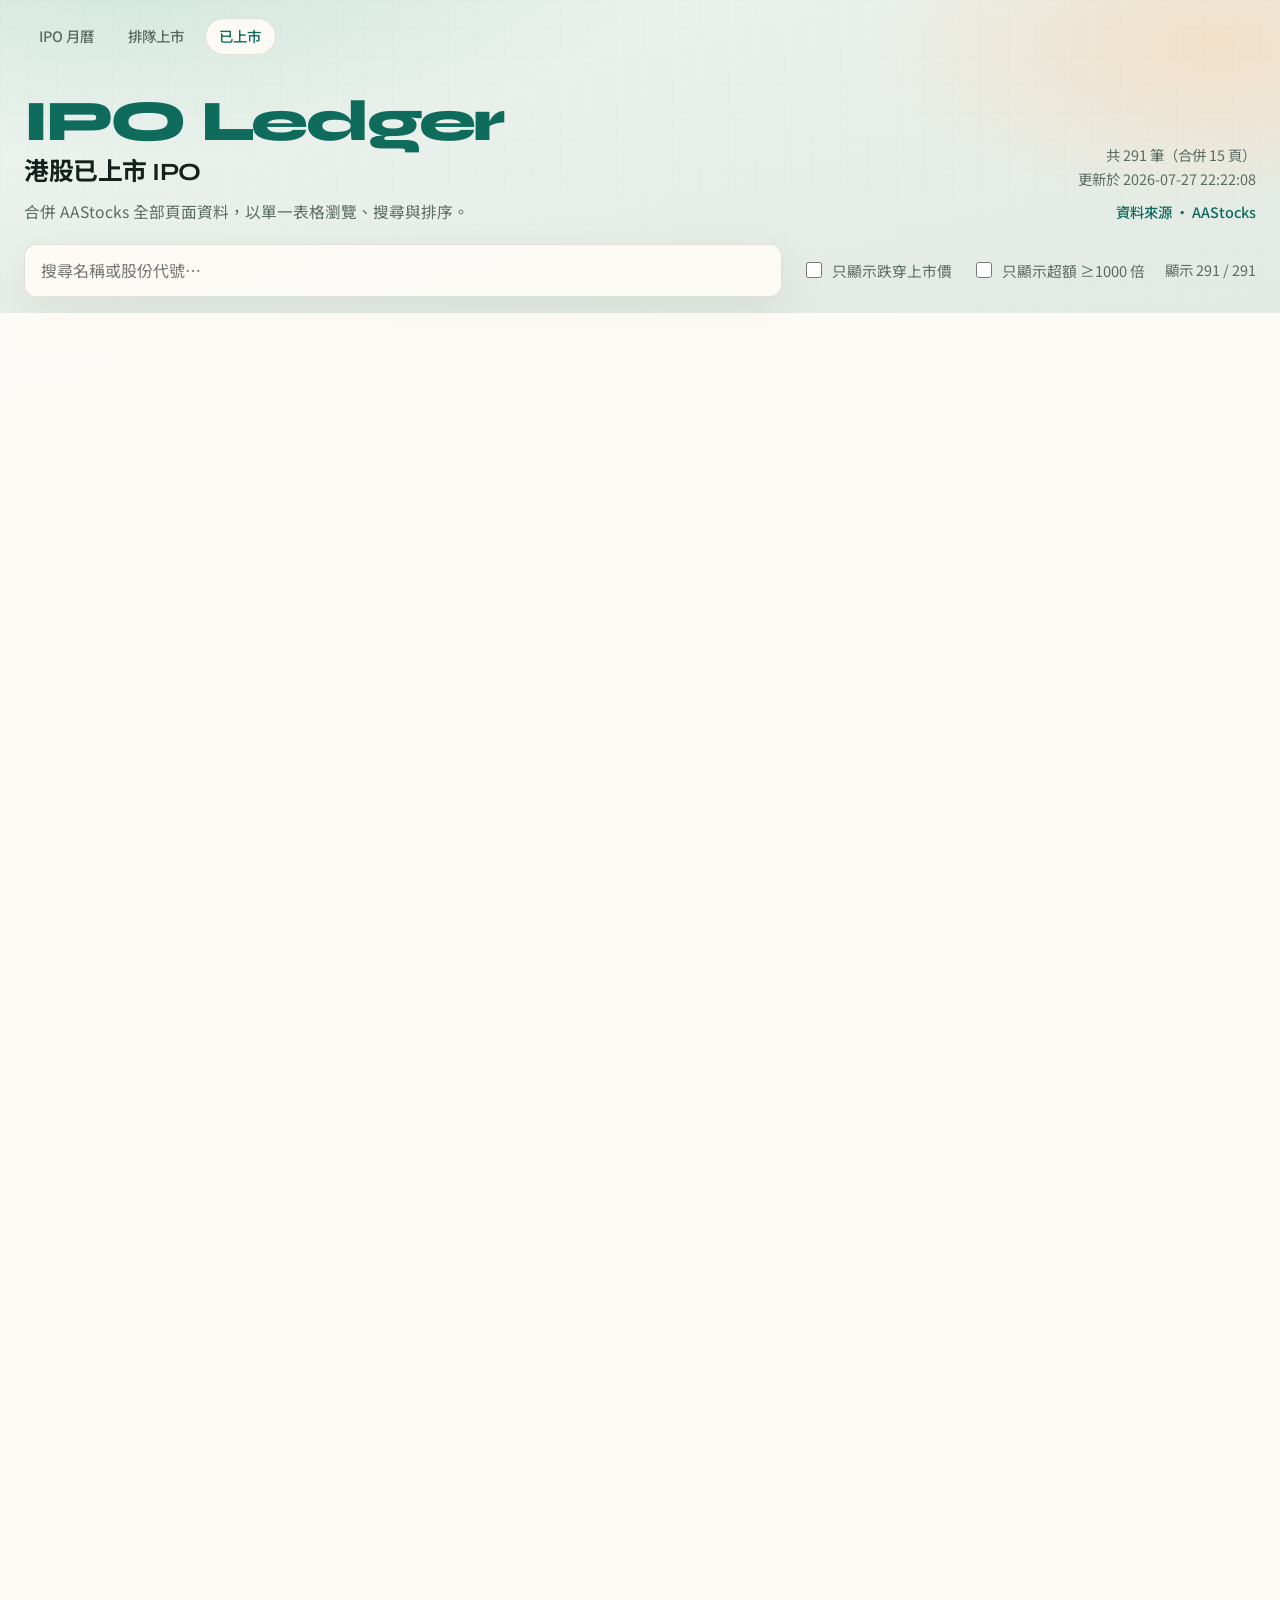
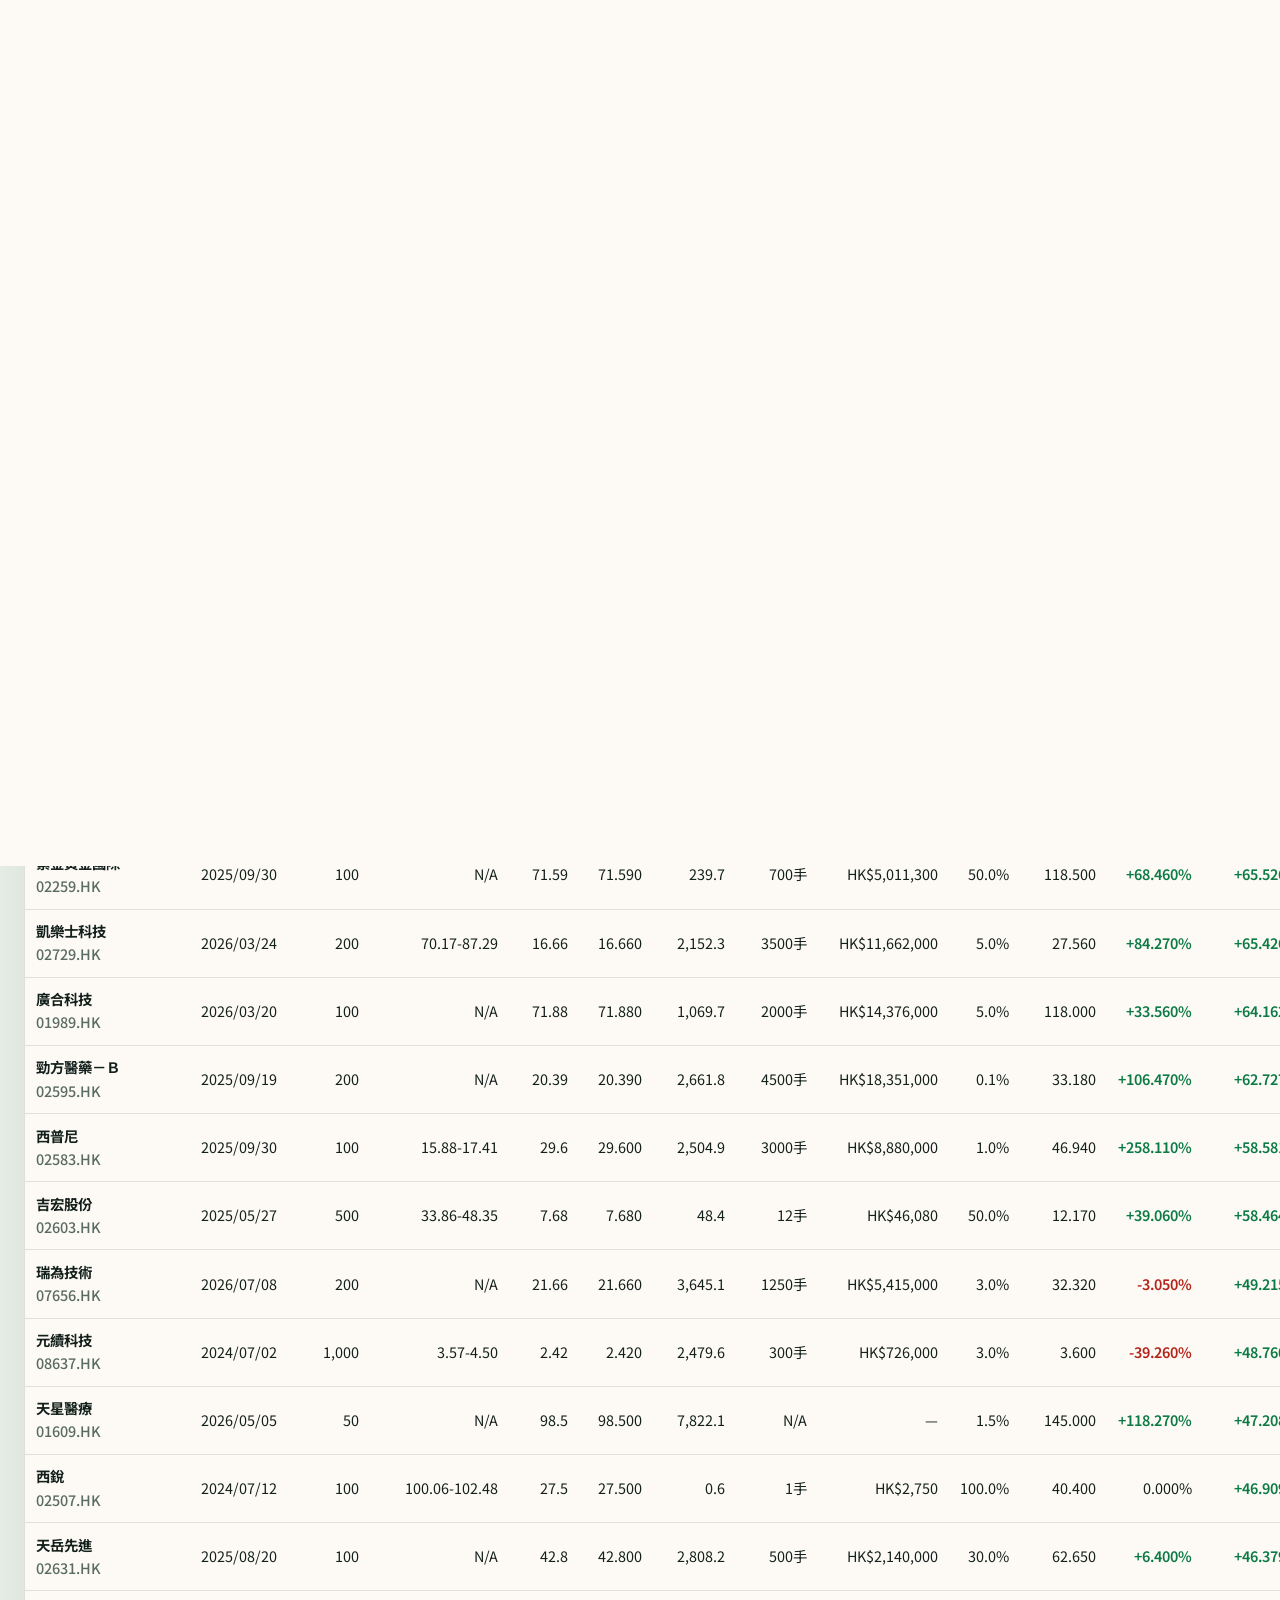
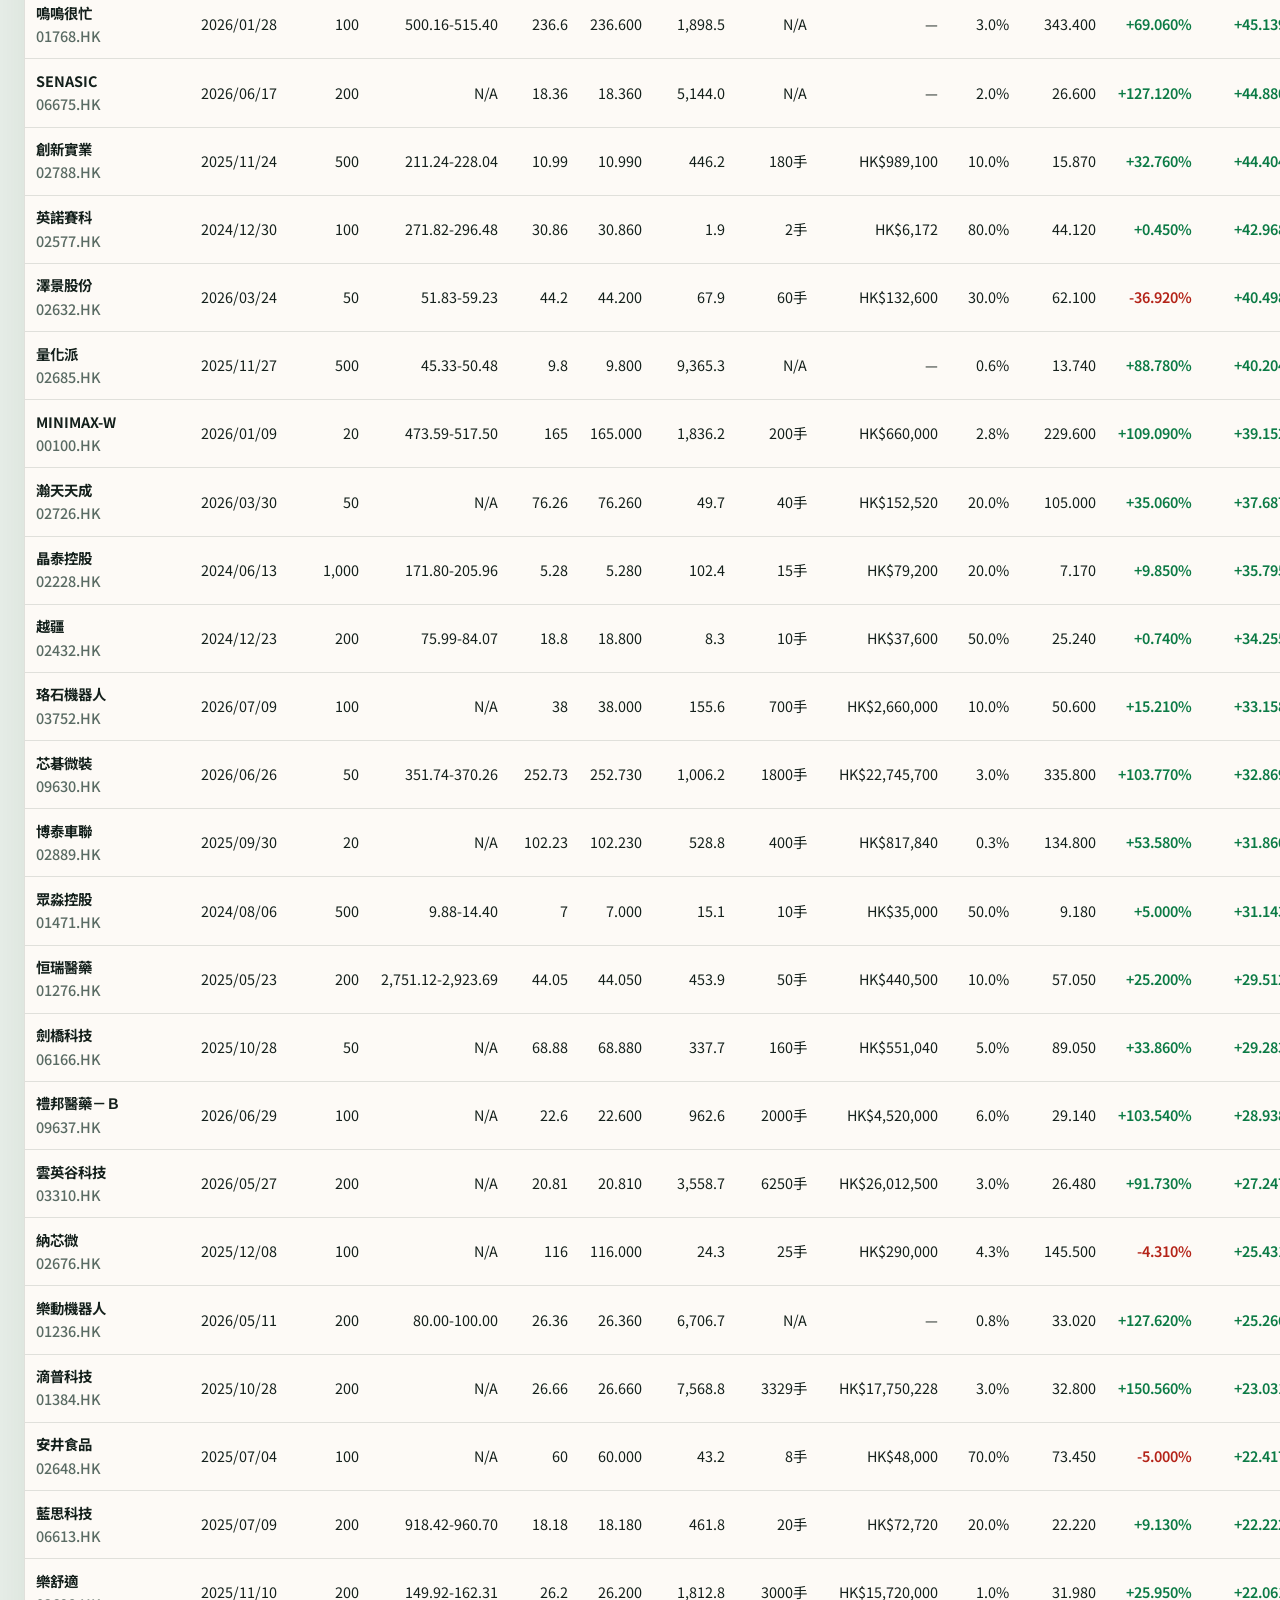
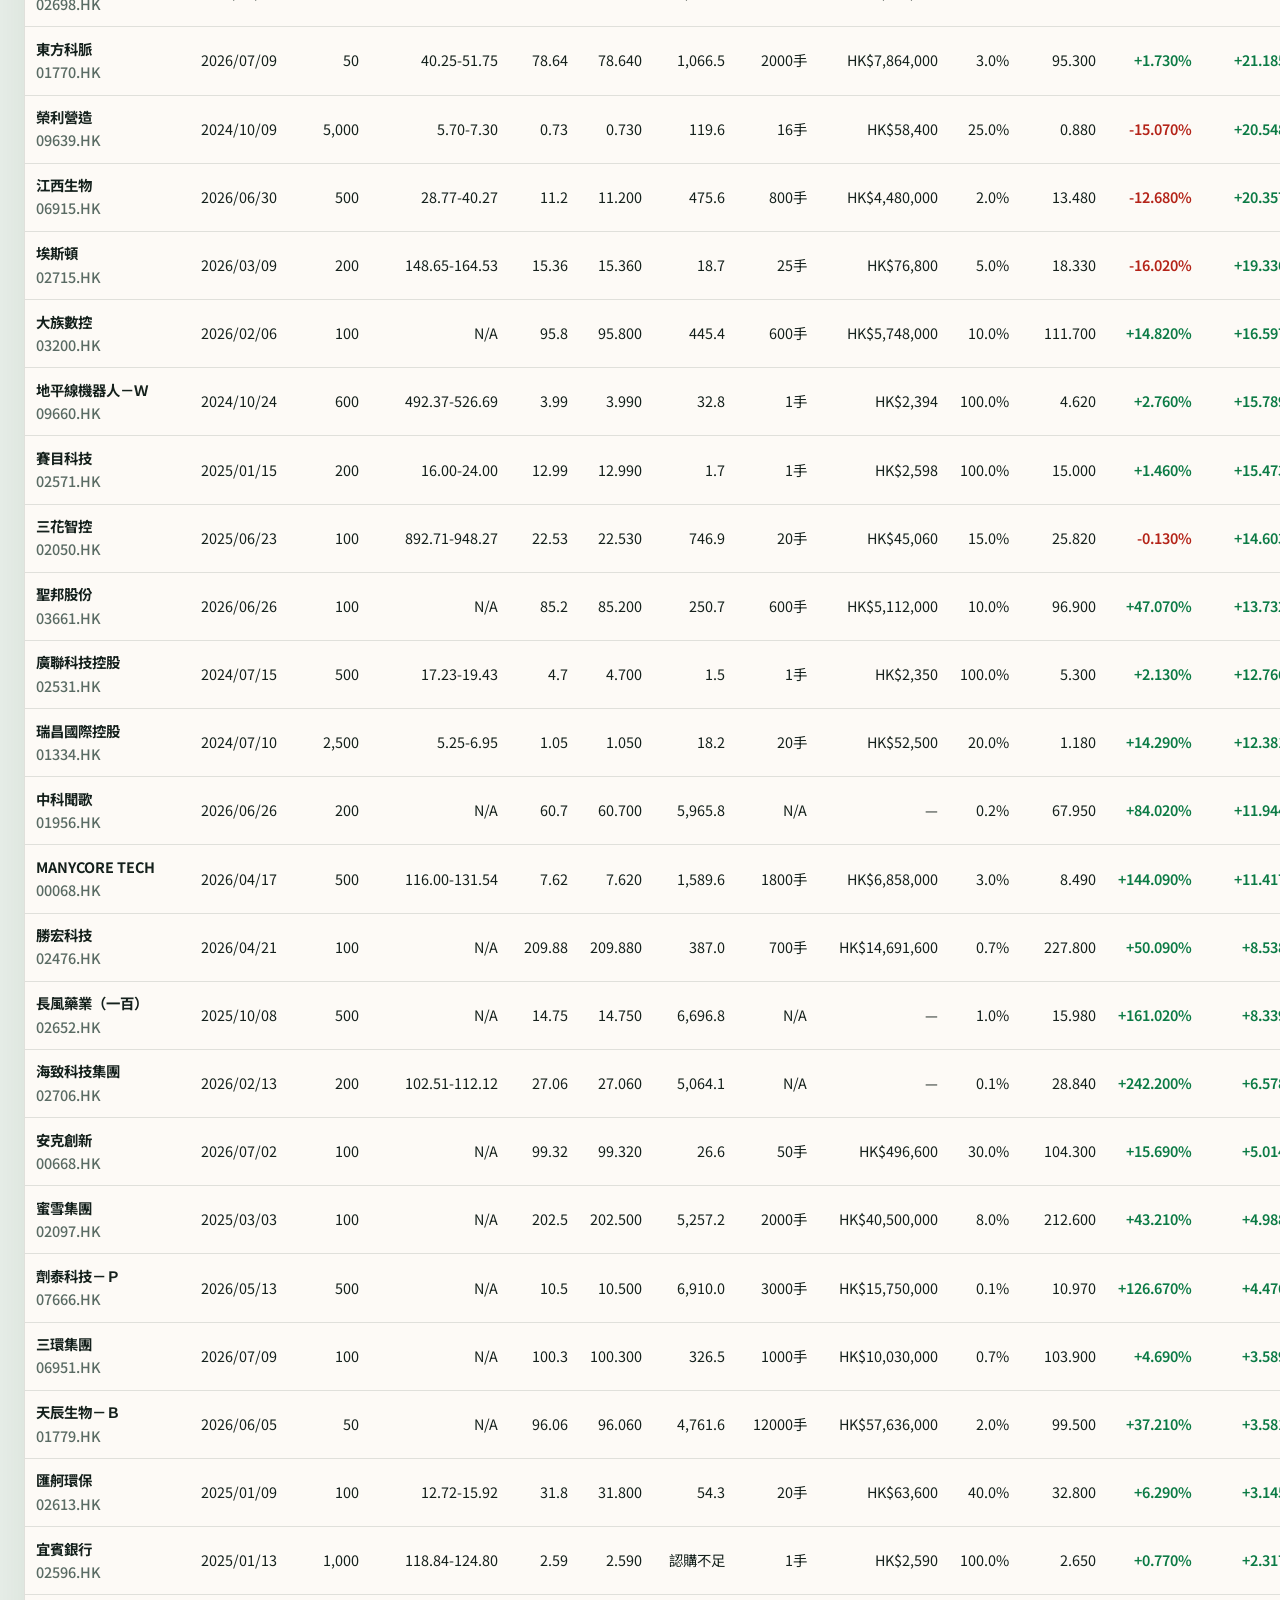
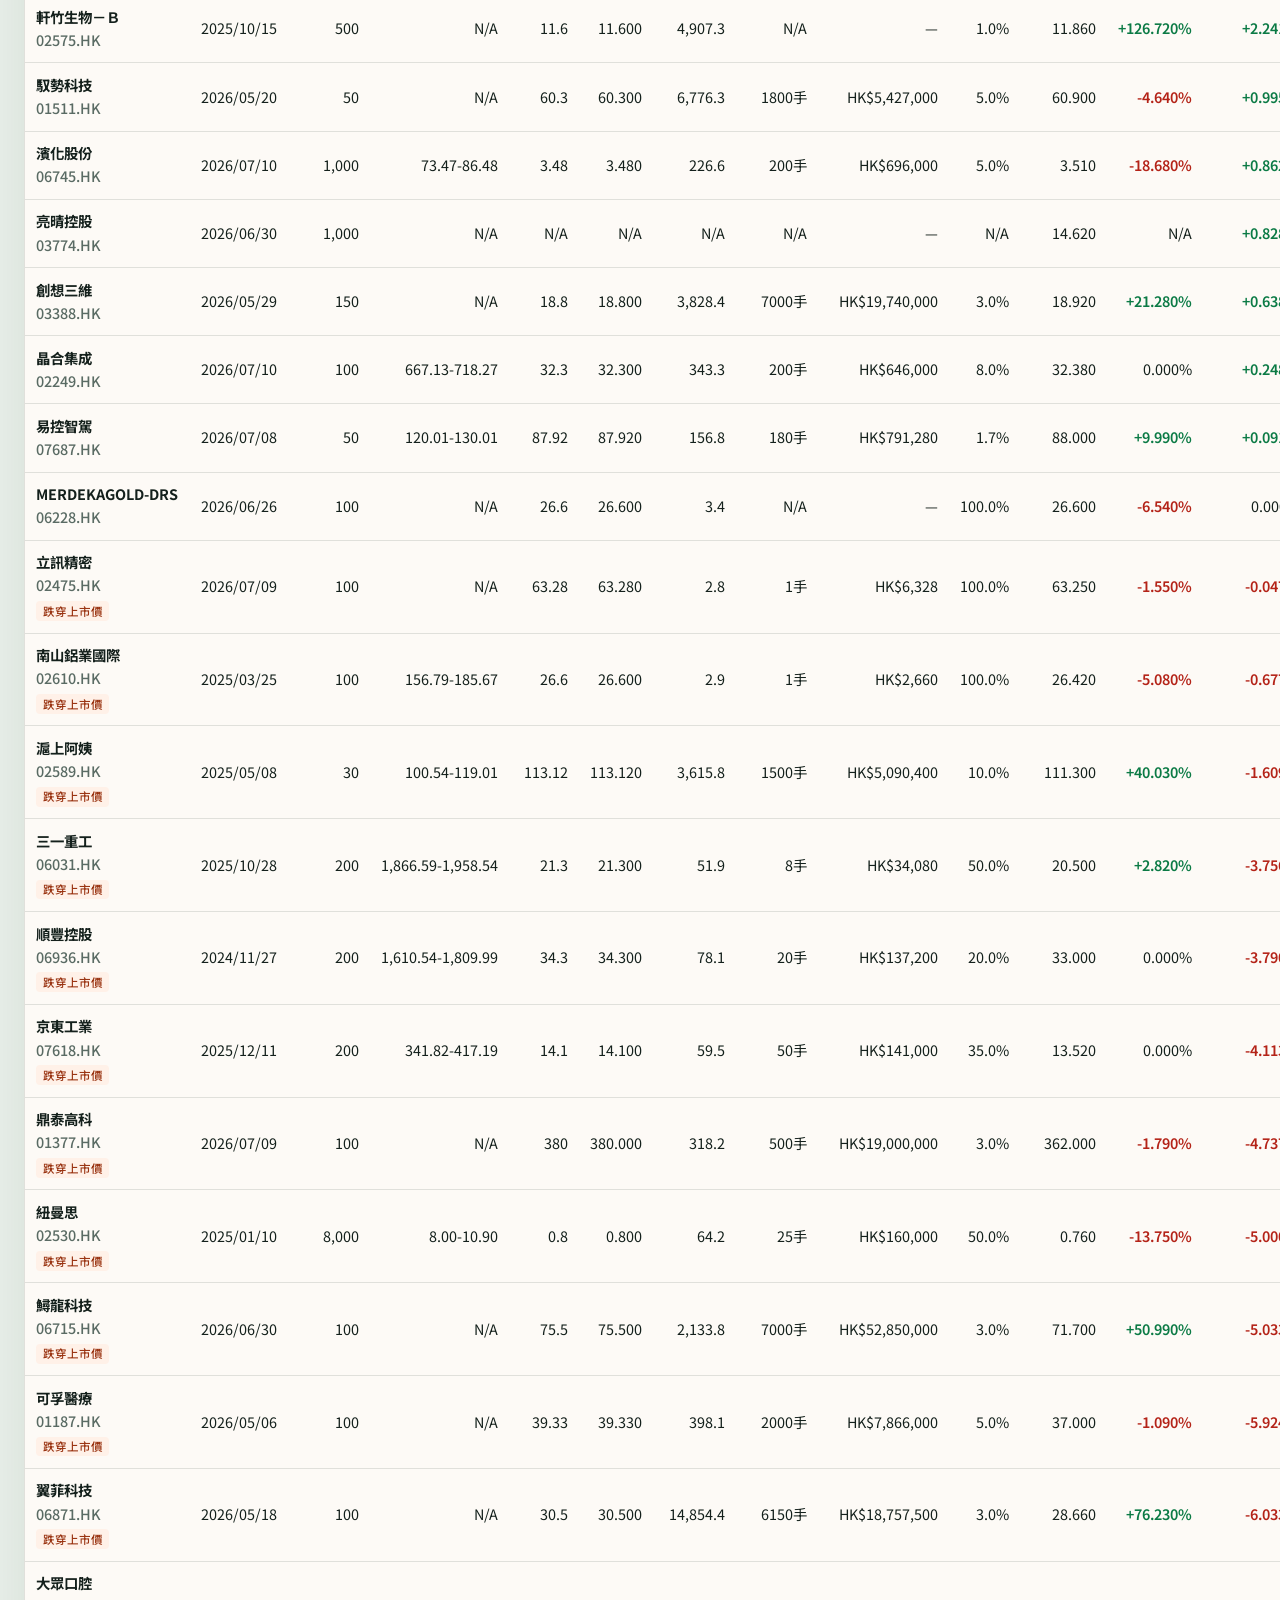
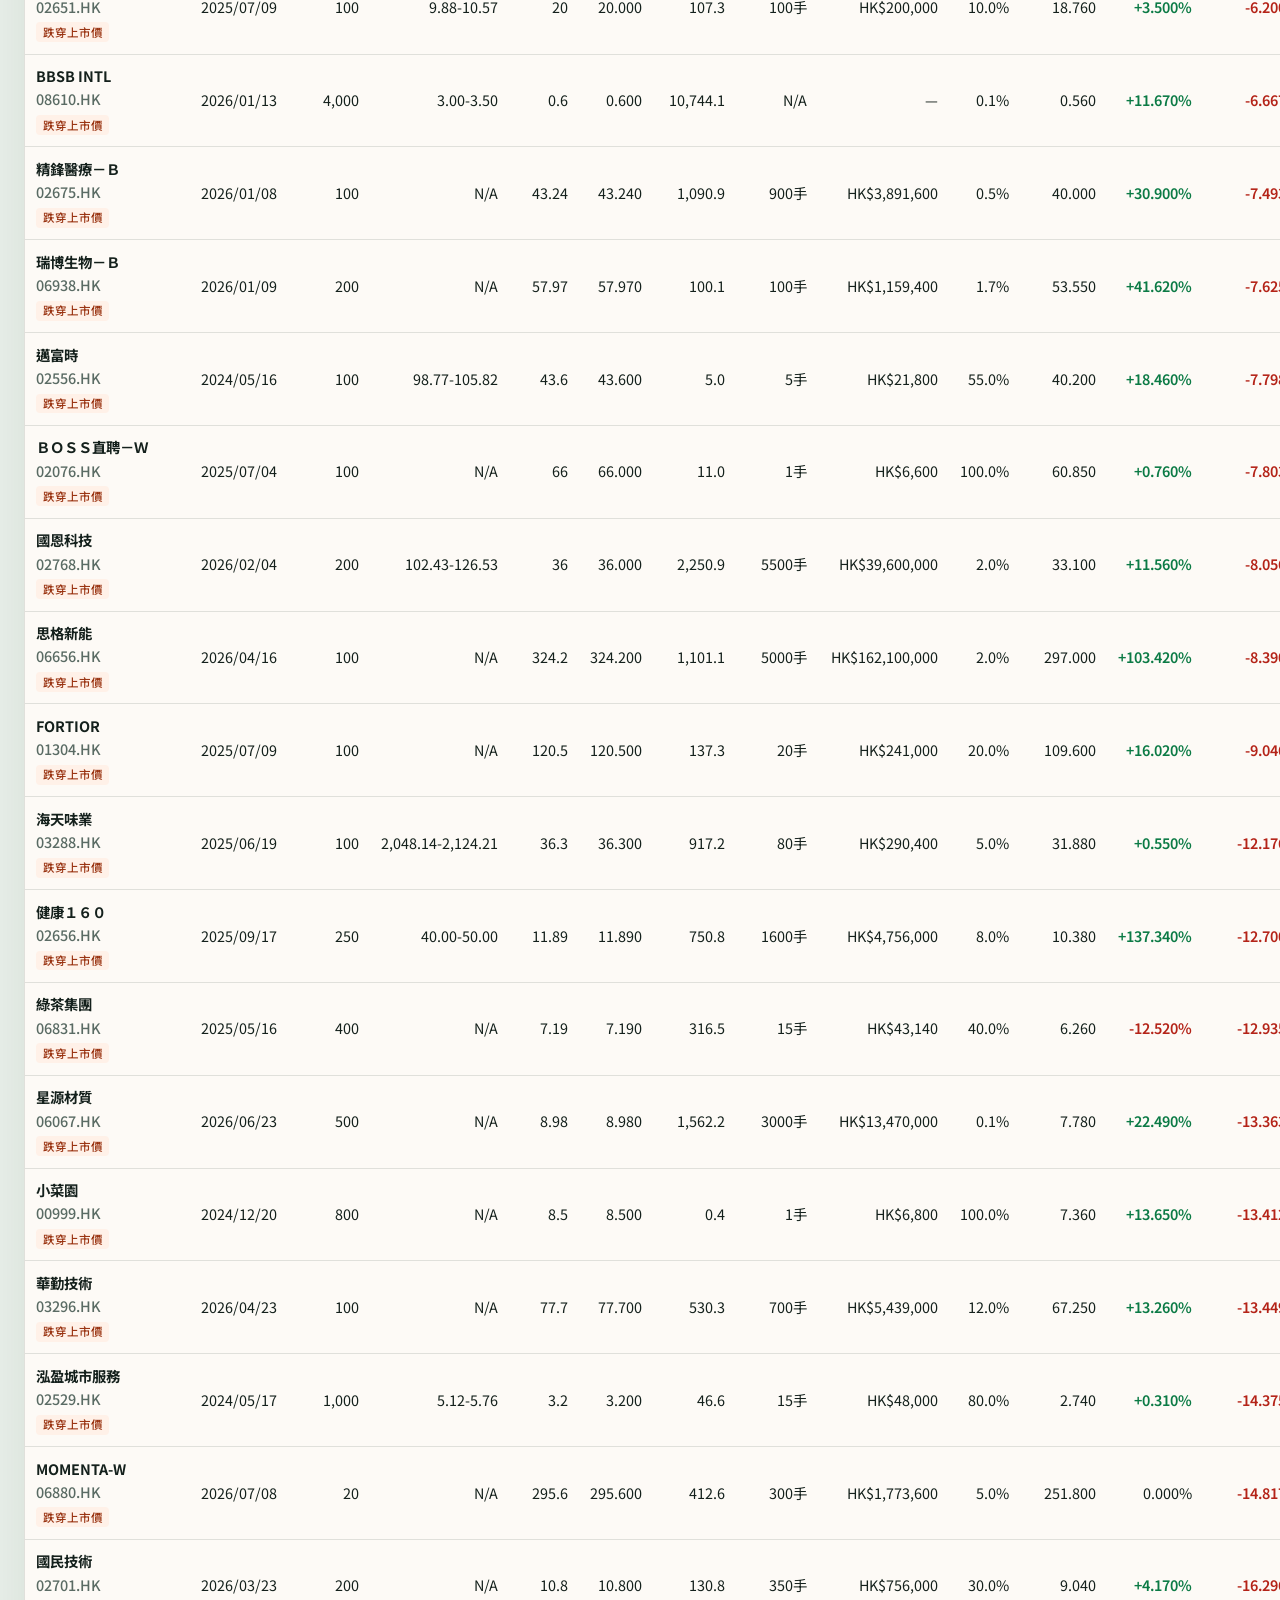
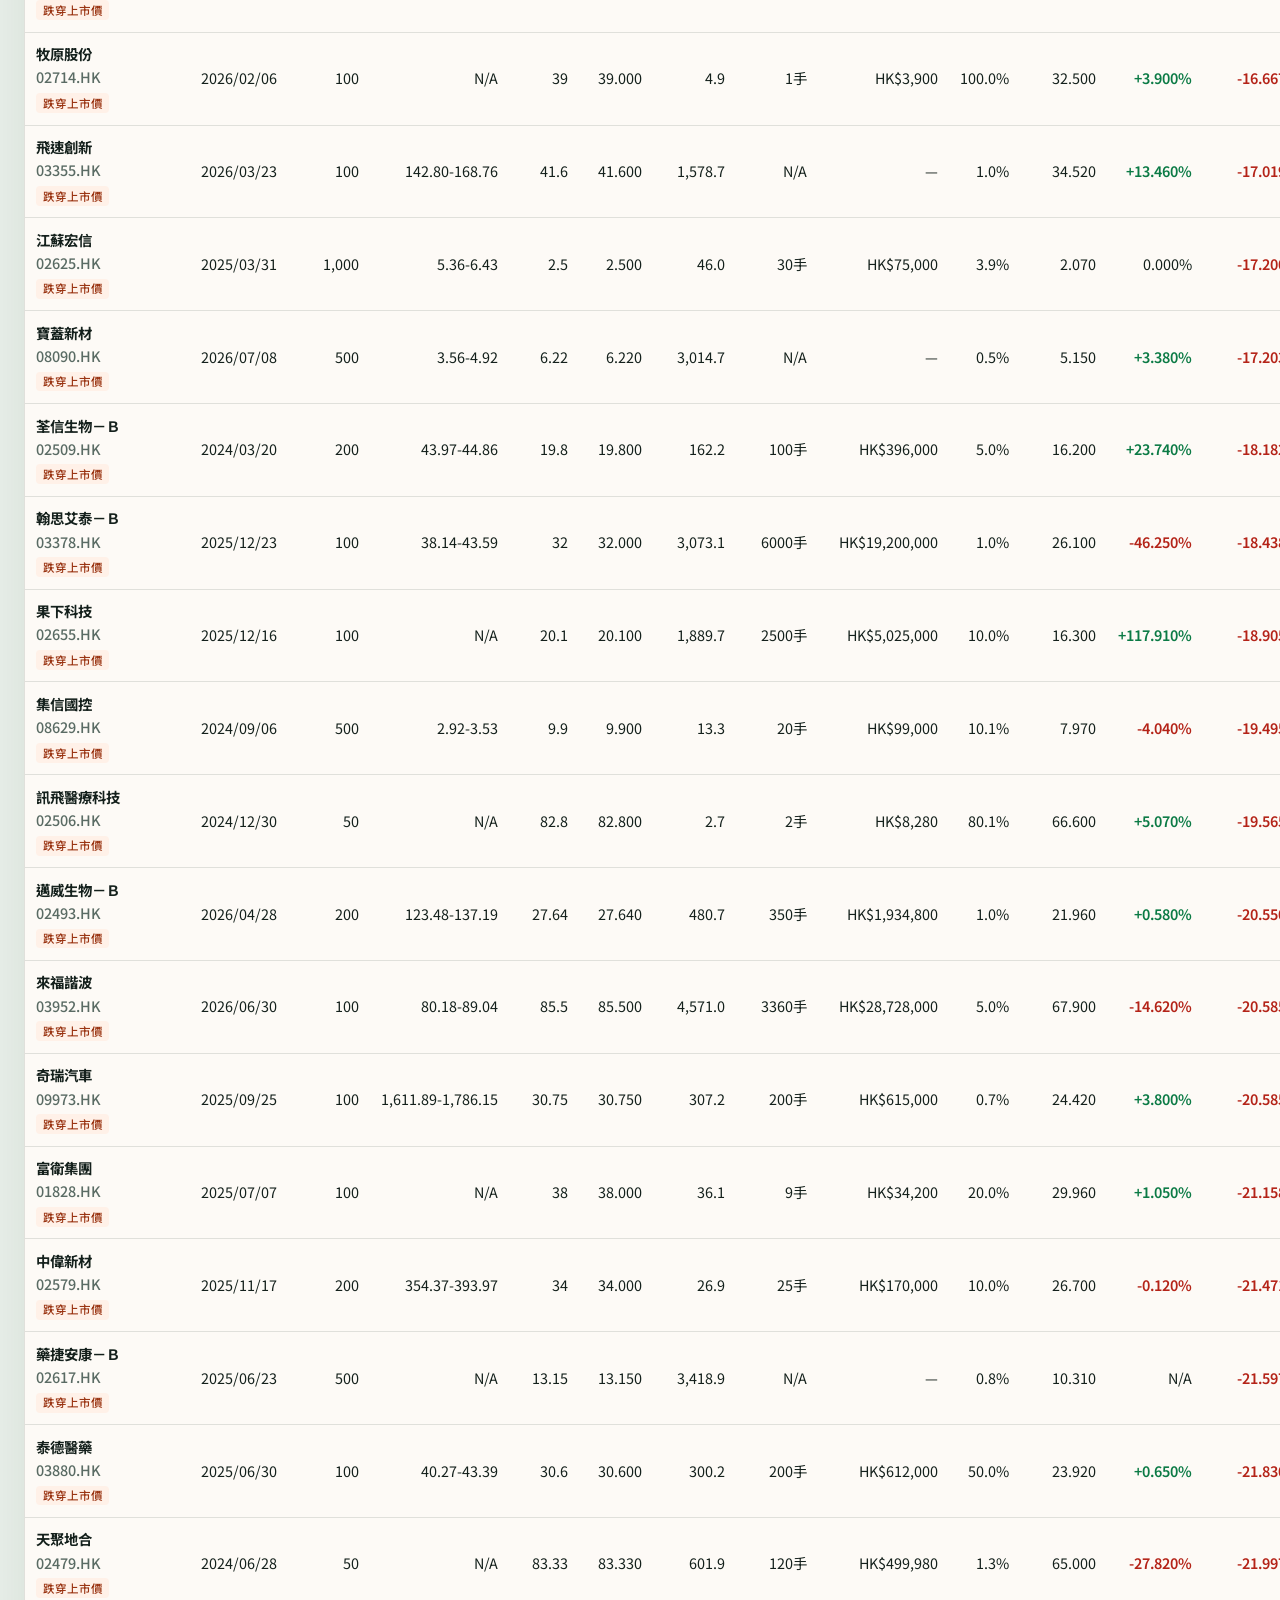
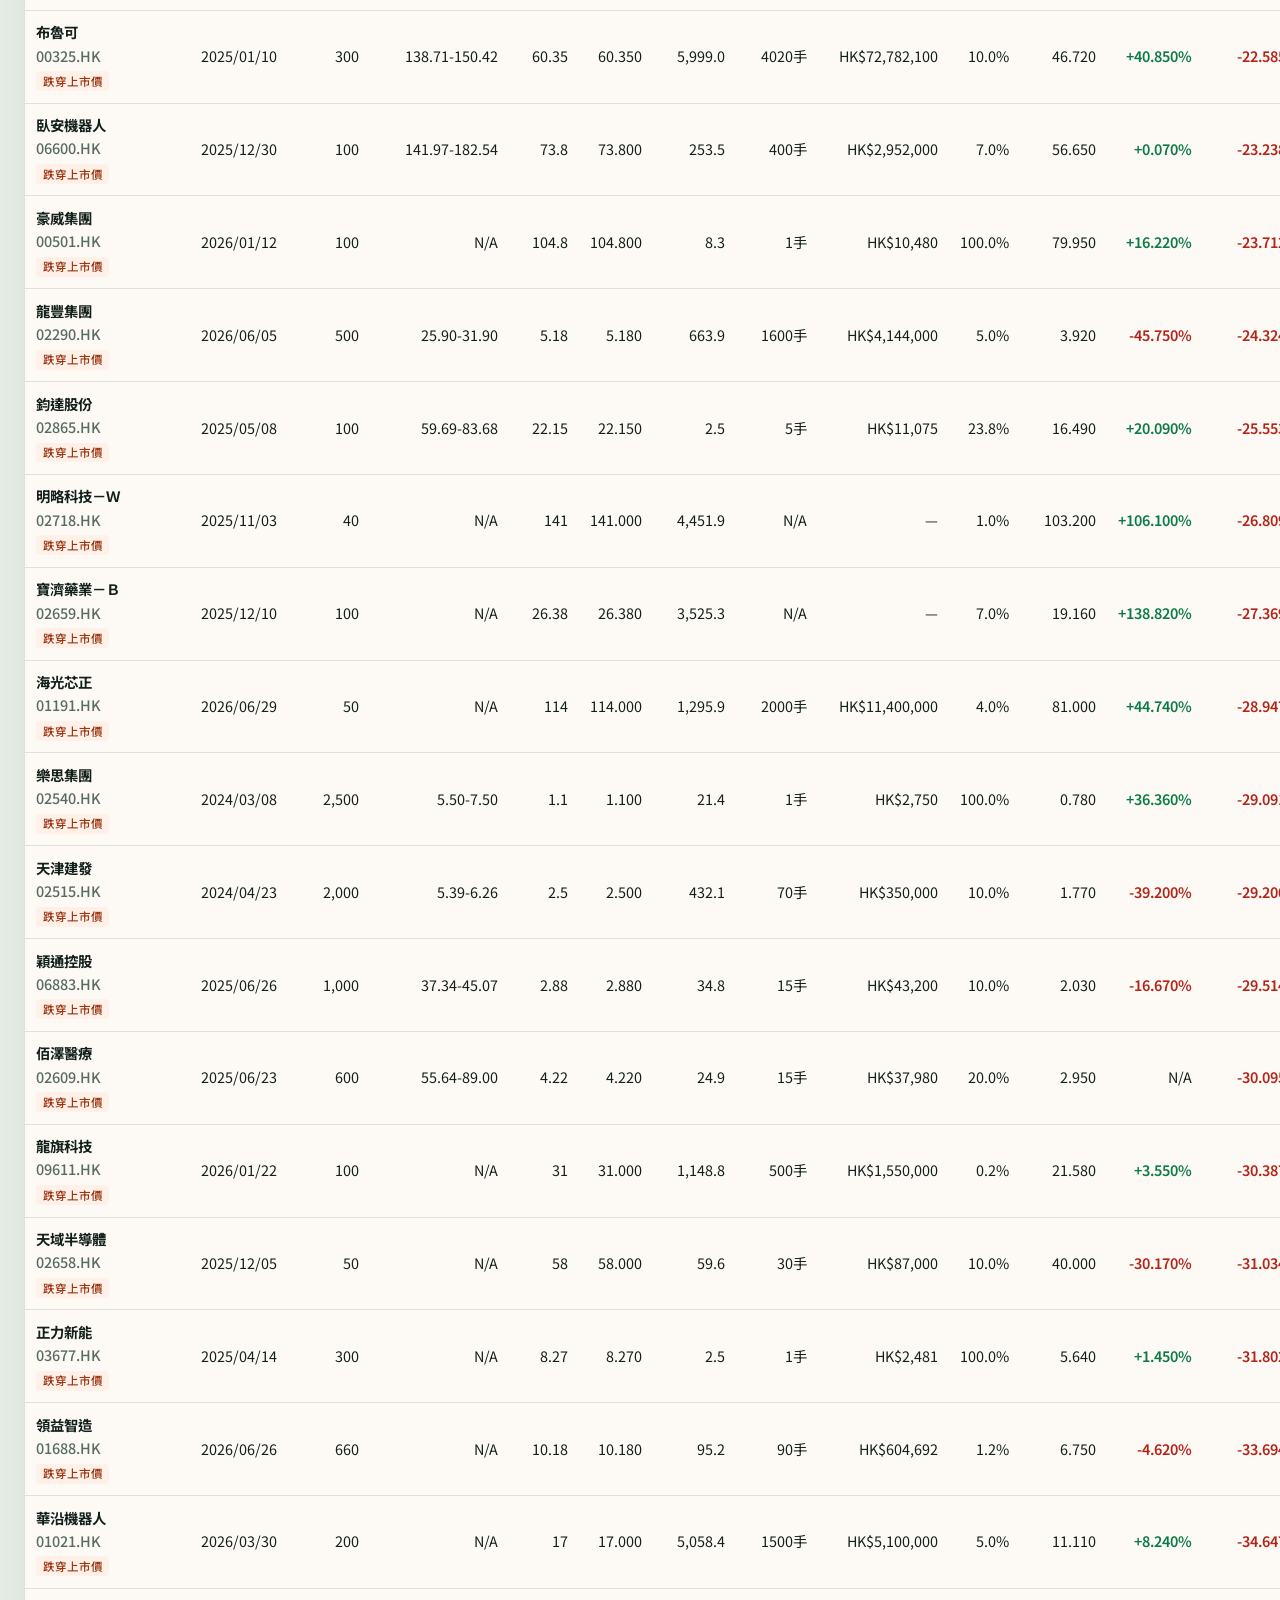
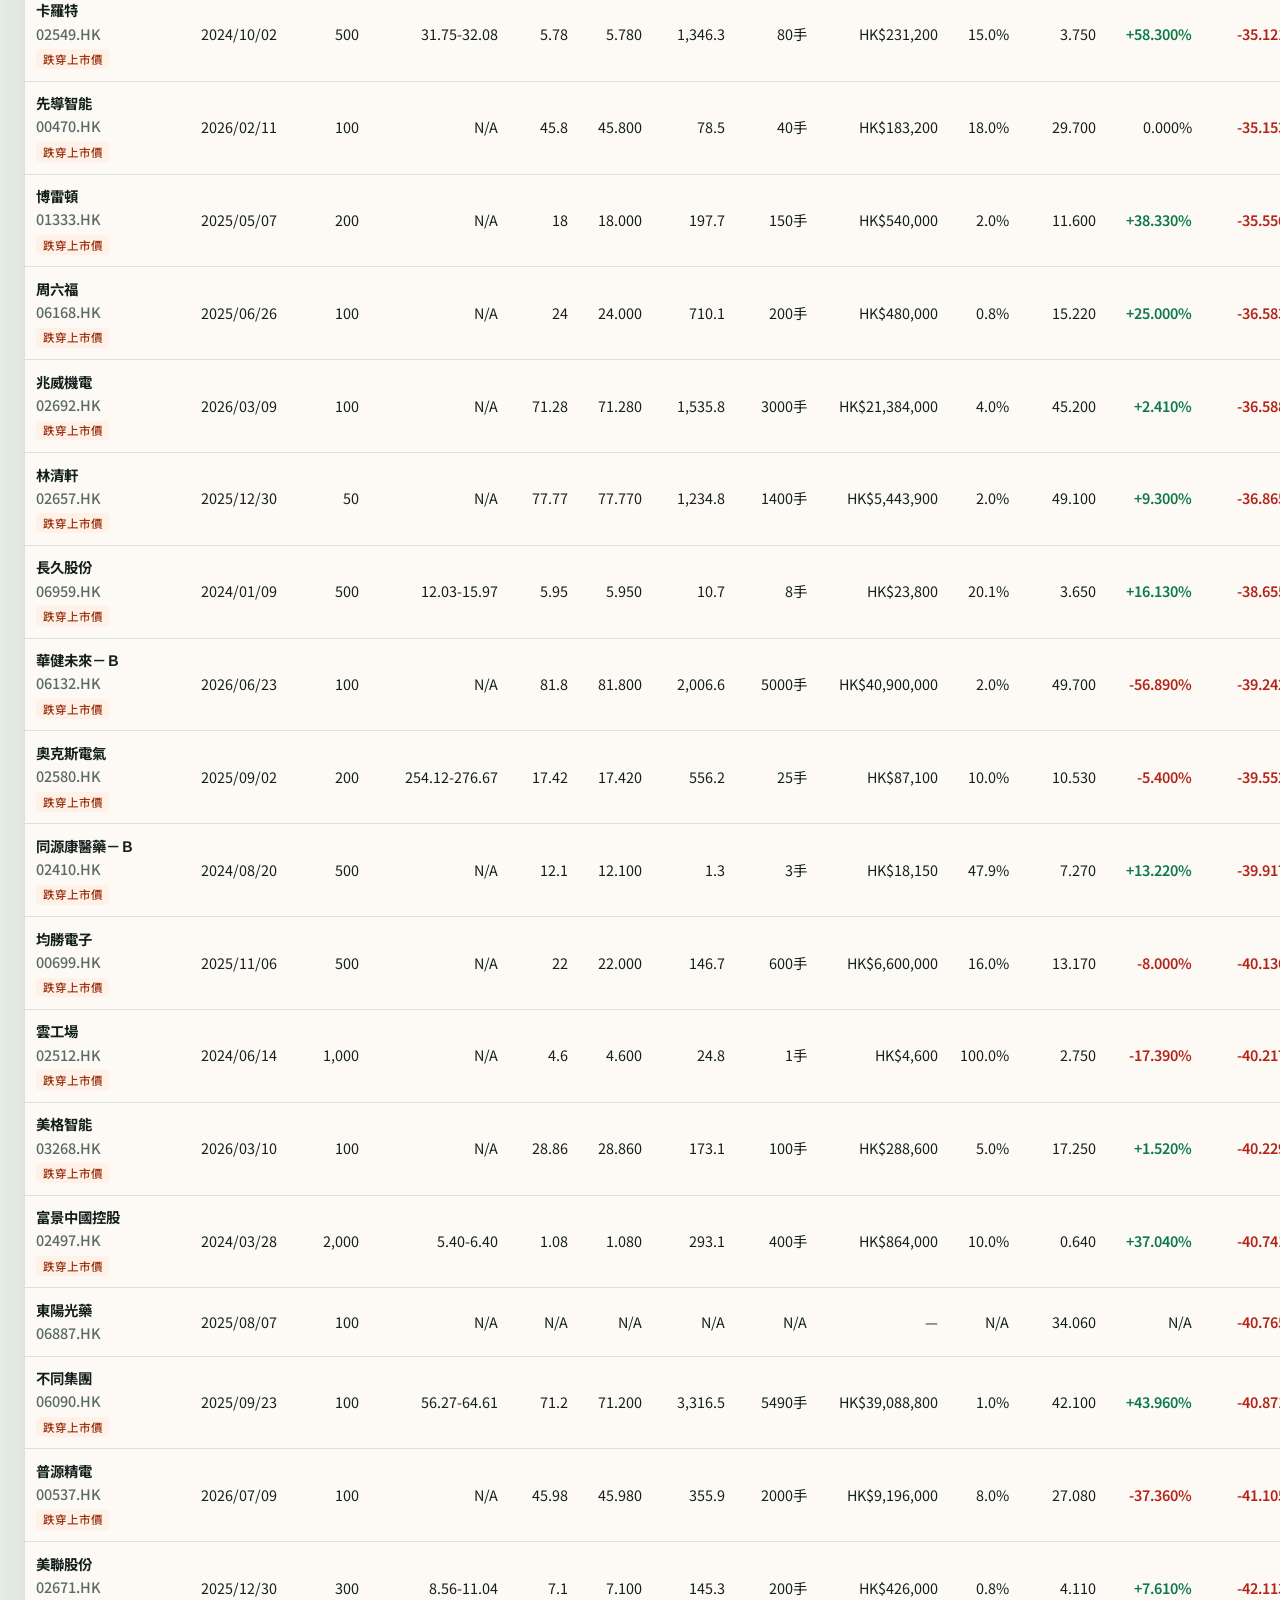
==== commit 1fc65076: "Add daily GitHub Actions workflow to refresh IPO data. Keeps Pages calendar/queue/listed JSON in syn" ====
--- a/index.html
+++ b/index.html
@@ -87,7 +87,7 @@
     <footer class="foot">
       <p>
         延遲報價最少十五分鐘。首日表現以 [(首日收市價 − 上市價) / 上市價] × 100%
-        計算。「穩中一手所需資金」= 穩中一手 × 每手股數 × 招股價（缺資料顯示 —）。每次開啟頁面會即時向 AAStocks 更新；後備：每日早上 8:00 <code>./update.sh</code>。
+        計算。「穩中一手所需資金」= 穩中一手 × 每手股數 × 招股價（缺資料顯示 —）。GitHub 每日自動更新資料；本機即時更新請跑 <code>python3 server.py</code>。
       </p>
     </footer>
 
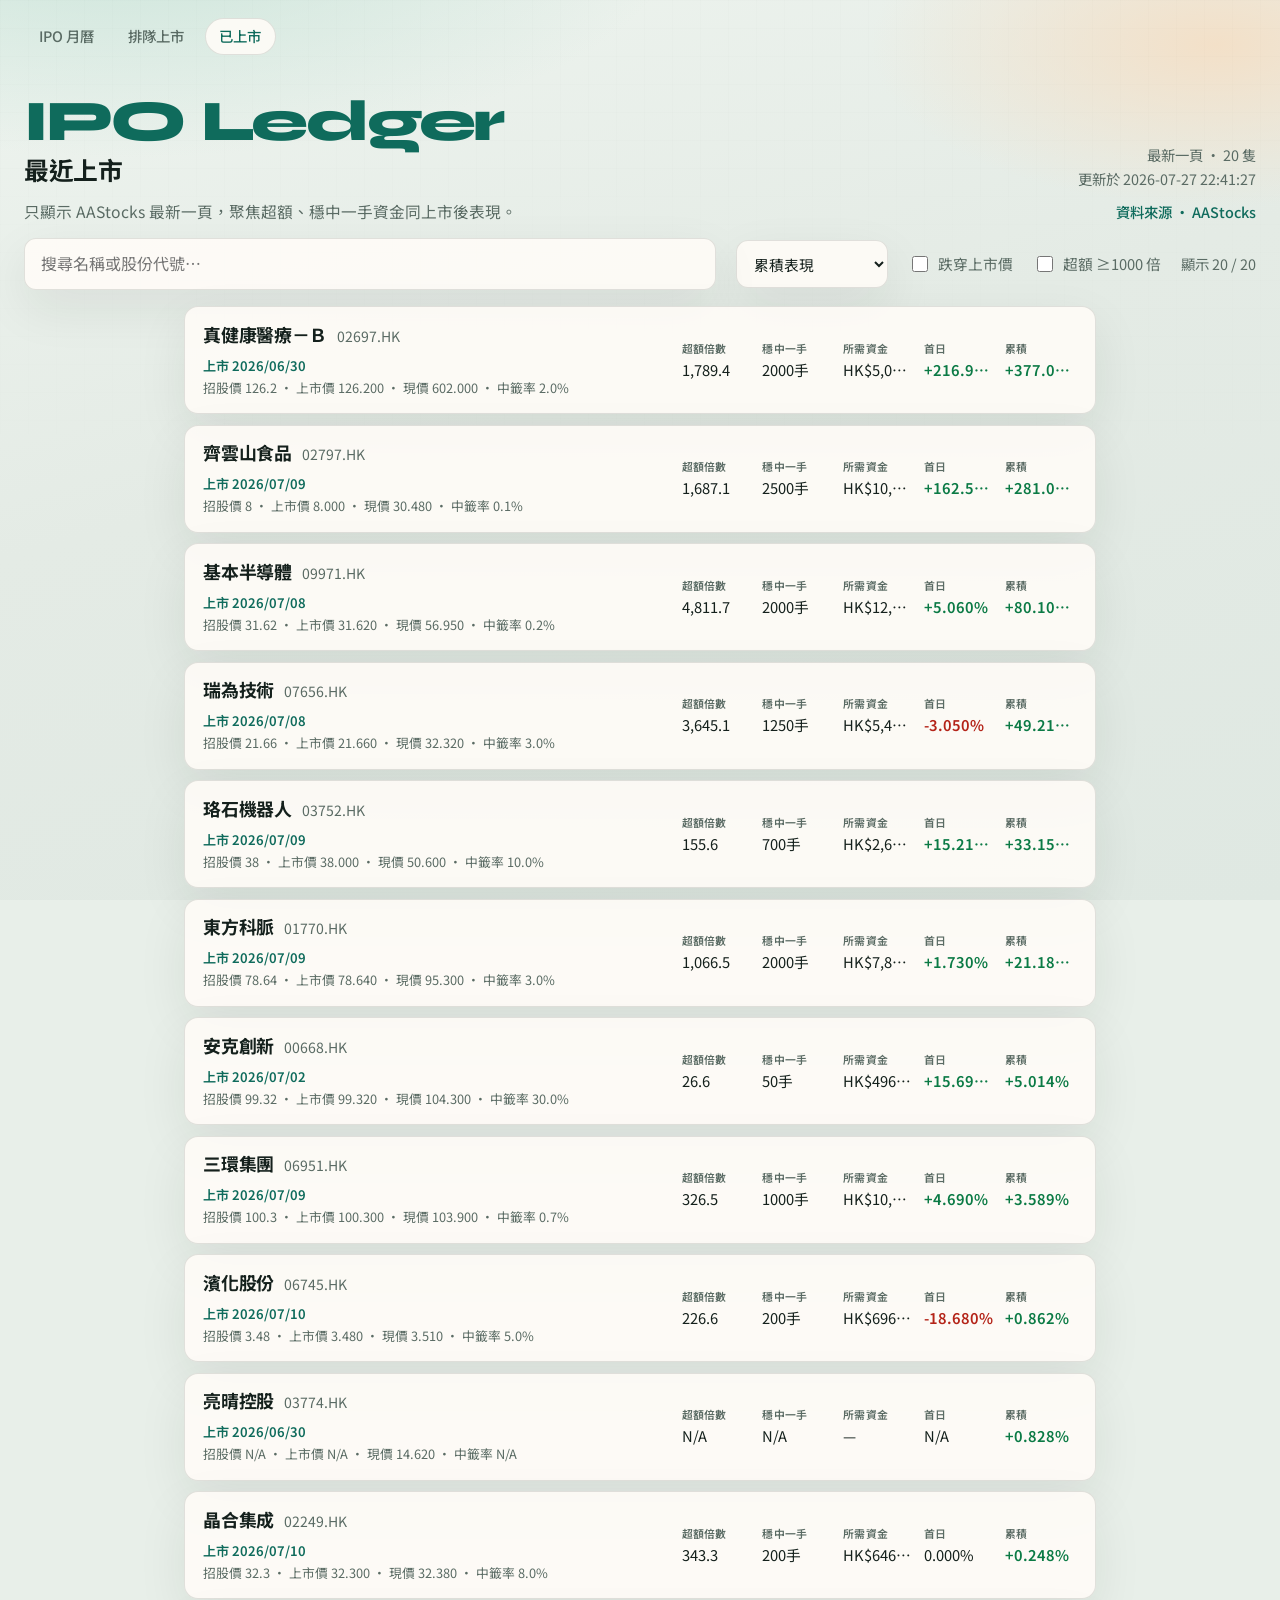
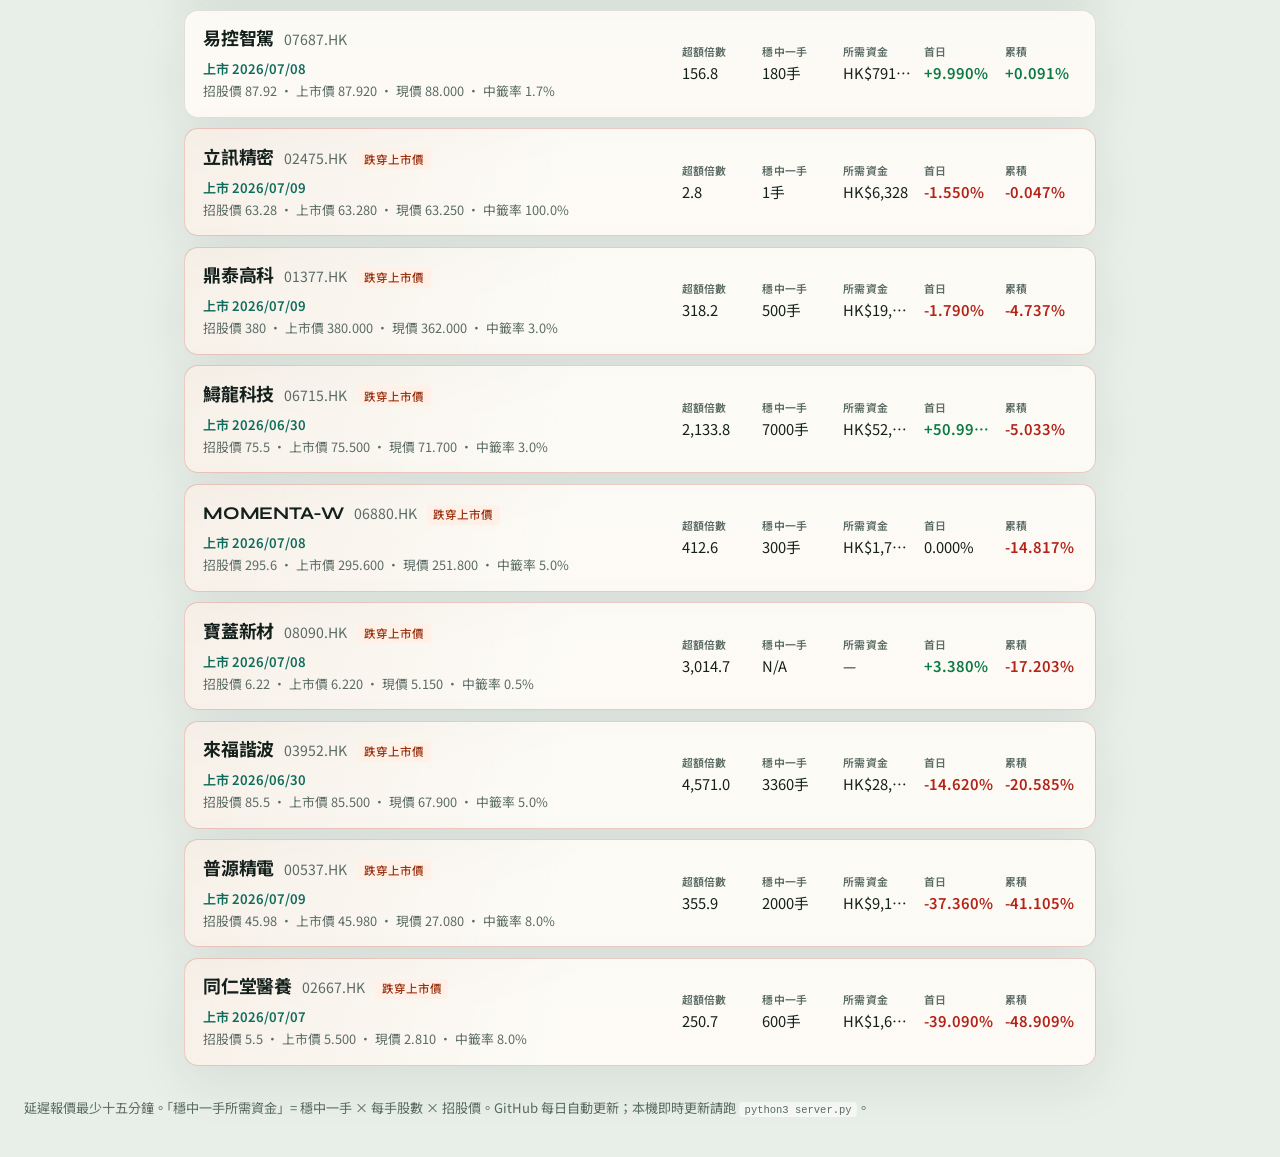
==== commit 5349874e: "Show only the latest listed IPO page with a leaner layout. Scrape a single AAStocks page and replace" ====
--- a/index.html
+++ b/index.html
@@ -3,28 +3,28 @@
   <head>
     <meta charset="UTF-8" />
     <meta name="viewport" content="width=device-width, initial-scale=1" />
-    <title>港股已上市 IPO</title>
+    <title>最近上市 IPO</title>
     <link rel="preconnect" href="https://fonts.googleapis.com" />
     <link rel="preconnect" href="https://fonts.gstatic.com" crossorigin />
     <link
       href="https://fonts.googleapis.com/css2?family=Noto+Sans+TC:wght@400;500;700&family=Syne:wght@600;700;800&display=swap"
       rel="stylesheet"
     />
-    <link rel="stylesheet" href="styles.css" />
+    <link rel="stylesheet" href="styles.css?v=6" />
   </head>
-  <body>
+  <body class="page-listed">
     <div class="atmosphere" aria-hidden="true"></div>
     <nav class="site-nav" aria-label="頁面切換">
       <a href="calendar.html">IPO 月曆</a>
       <a href="queue.html">排隊上市</a>
       <a href="index.html" aria-current="page">已上市</a>
     </nav>
-    <header class="top">
+    <header class="top listed-hero">
       <div class="brand-block">
         <p class="brand">IPO Ledger</p>
-        <h1>港股已上市 IPO</h1>
+        <h1>最近上市</h1>
         <p class="lede">
-          合併 AAStocks 全部頁面資料，以單一表格瀏覽、搜尋與排序。
+          只顯示 AAStocks 最新一頁，聚焦超額、穩中一手資金同上市後表現。
         </p>
       </div>
       <div class="meta">
@@ -40,7 +40,7 @@
       </div>
     </header>
 
-    <section class="toolbar" aria-label="表格工具">
+    <section class="toolbar listed-toolbar" aria-label="篩選工具">
       <label class="search">
         <span class="sr-only">搜尋</span>
         <input
@@ -50,48 +50,37 @@
           autocomplete="off"
         />
       </label>
+      <label class="filter sort-filter">
+        <span class="sr-only">排序</span>
+        <select id="sort-key" aria-label="排序">
+          <option value="listing_date">上市日期</option>
+          <option value="oversub">超額倍數</option>
+          <option value="one_lot_cash">穩中一手資金</option>
+          <option value="first_day">首日表現</option>
+          <option value="cumulative" selected>累積表現</option>
+        </select>
+      </label>
       <label class="filter">
         <input id="below-only" type="checkbox" />
-        只顯示跌穿上市價
+        跌穿上市價
       </label>
       <label class="filter">
         <input id="oversub-1000" type="checkbox" />
-        只顯示超額 ≥1000 倍
+        超額 ≥1000 倍
       </label>
       <p class="visible" id="visible-count"></p>
     </section>
 
-    <main class="table-wrap">
-      <table id="ipo-table">
-        <thead>
-          <tr>
-            <th data-key="name" class="sortable txt-l">名稱 / 代號</th>
-            <th data-key="listing_date" class="sortable">上市日期</th>
-            <th data-key="lot_size" class="sortable">每手股數</th>
-            <th data-key="market_cap" class="sortable">上市市值(億元)</th>
-            <th data-key="offer_price" class="sortable">招股價</th>
-            <th data-key="listing_price" class="sortable">上市價</th>
-            <th data-key="oversub" class="sortable">超額倍數</th>
-            <th data-key="one_lot" class="sortable">穩中一手</th>
-            <th data-key="one_lot_cash" class="sortable">穩中一手所需資金</th>
-            <th data-key="allotment" class="sortable">中籤率</th>
-            <th data-key="current_price" class="sortable">現價</th>
-            <th data-key="first_day" class="sortable">首日表現</th>
-            <th data-key="cumulative" class="sortable sorted-desc">累積表現</th>
-          </tr>
-        </thead>
-        <tbody id="tbody"></tbody>
-      </table>
-    </main>
+    <main id="listed-list" class="listed-list" aria-live="polite"></main>
 
     <footer class="foot">
       <p>
-        延遲報價最少十五分鐘。首日表現以 [(首日收市價 − 上市價) / 上市價] × 100%
-        計算。「穩中一手所需資金」= 穩中一手 × 每手股數 × 招股價（缺資料顯示 —）。GitHub 每日自動更新資料；本機即時更新請跑 <code>python3 server.py</code>。
+        延遲報價最少十五分鐘。「穩中一手所需資金」= 穩中一手 × 每手股數 × 招股價。GitHub
+        每日自動更新；本機即時更新請跑 <code>python3 server.py</code>。
       </p>
     </footer>
 
     <script src="load-data.js?v=1"></script>
-    <script src="app.js?v=6"></script>
+    <script src="app.js?v=7"></script>
   </body>
 </html>
--- a/styles.css
+++ b/styles.css
@@ -673,3 +673,156 @@
     width: 100%;
   }
 }
+
+/* —— 已上市：最近一頁列表 —— */
+.page-listed .listed-hero {
+  padding-bottom: 0.85rem;
+}
+
+.listed-toolbar .sort-filter select {
+  min-width: 9.5rem;
+}
+
+.listed-list {
+  max-width: 960px;
+  margin: 0 auto 2rem;
+  padding: 0 1.5rem;
+  display: flex;
+  flex-direction: column;
+  gap: 0.65rem;
+}
+
+.listed-empty {
+  margin: 0;
+  padding: 2.5rem 1rem;
+  text-align: center;
+  color: var(--muted);
+  background: var(--panel);
+  border: 1px solid var(--line);
+  border-radius: var(--radius);
+}
+
+.listed-row {
+  display: grid;
+  grid-template-columns: minmax(0, 1.15fr) minmax(0, 1fr);
+  gap: 1rem 1.5rem;
+  align-items: center;
+  padding: 1.05rem 1.15rem;
+  background: var(--panel);
+  border: 1px solid var(--line);
+  border-radius: 14px;
+  box-shadow: var(--shadow);
+  animation: rise 0.55s ease both;
+  animation-delay: calc(var(--i, 0) * 0.03s);
+  transition: border-color 0.15s ease, transform 0.15s ease;
+}
+
+.listed-row:hover {
+  border-color: rgba(15, 107, 92, 0.35);
+  transform: translateY(-1px);
+}
+
+.listed-row.is-below {
+  border-color: rgba(180, 35, 24, 0.22);
+  background: linear-gradient(
+    105deg,
+    rgba(255, 241, 232, 0.65) 0%,
+    var(--panel) 42%
+  );
+}
+
+.listed-identity {
+  min-width: 0;
+}
+
+.listed-title-row {
+  display: flex;
+  flex-wrap: wrap;
+  align-items: baseline;
+  gap: 0.35rem 0.65rem;
+}
+
+.listed-name {
+  font-family: var(--font-display);
+  font-weight: 700;
+  font-size: 1.12rem;
+  letter-spacing: -0.02em;
+  color: var(--ink);
+  text-decoration: none;
+}
+
+.listed-name:hover {
+  color: var(--accent);
+}
+
+.listed-code {
+  font-size: 0.88rem;
+  color: var(--muted);
+  font-variant-numeric: tabular-nums;
+  text-decoration: none;
+}
+
+.listed-code:hover {
+  color: var(--accent);
+}
+
+.listed-date {
+  margin: 0.35rem 0 0;
+  font-size: 0.82rem;
+  font-weight: 600;
+  color: var(--accent);
+  font-variant-numeric: tabular-nums;
+}
+
+.listed-sub {
+  margin: 0.25rem 0 0;
+  font-size: 0.8rem;
+  color: var(--muted);
+  font-variant-numeric: tabular-nums;
+  line-height: 1.4;
+}
+
+.listed-metrics {
+  display: grid;
+  grid-template-columns: repeat(5, minmax(0, 1fr));
+  gap: 0.45rem 0.55rem;
+}
+
+.listed-metric {
+  display: flex;
+  flex-direction: column;
+  gap: 0.15rem;
+  min-width: 0;
+}
+
+.listed-metric-label {
+  font-size: 0.68rem;
+  font-weight: 600;
+  letter-spacing: 0.02em;
+  color: var(--muted);
+}
+
+.listed-metric .num,
+.listed-metric .pos,
+.listed-metric .neg {
+  font-size: 0.92rem;
+  white-space: nowrap;
+  overflow: hidden;
+  text-overflow: ellipsis;
+}
+
+@media (max-width: 820px) {
+  .listed-row {
+    grid-template-columns: 1fr;
+  }
+
+  .listed-metrics {
+    grid-template-columns: repeat(3, minmax(0, 1fr));
+  }
+}
+
+@media (max-width: 480px) {
+  .listed-metrics {
+    grid-template-columns: repeat(2, minmax(0, 1fr));
+  }
+}
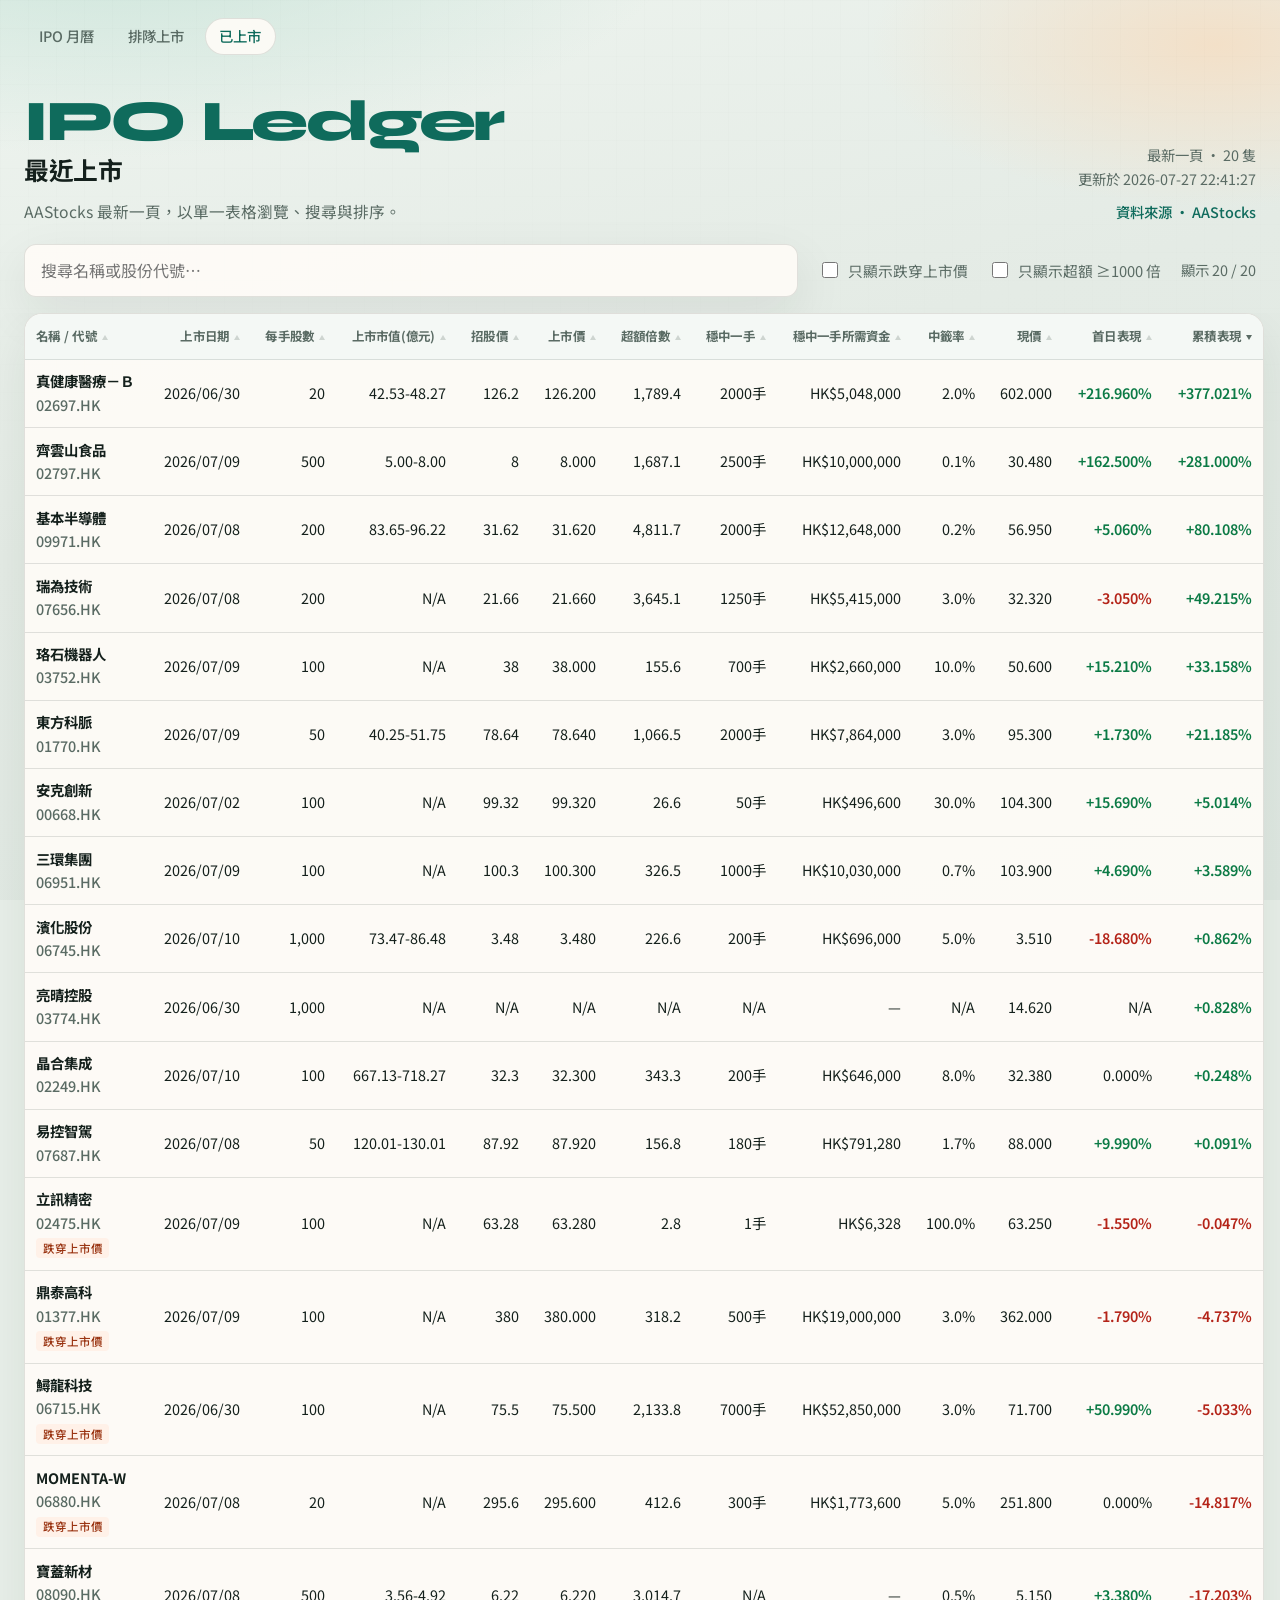
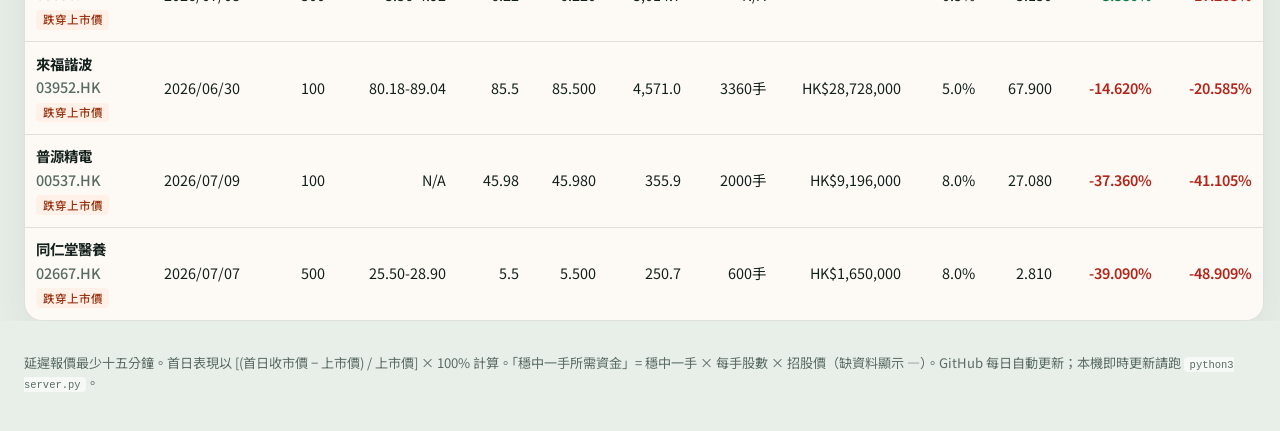
==== commit 3ed7ab21: "Restore shared-header table on the listed IPO page. Keep the latest-page-only data scope while bring" ====
--- a/index.html
+++ b/index.html
@@ -10,21 +10,21 @@
       href="https://fonts.googleapis.com/css2?family=Noto+Sans+TC:wght@400;500;700&family=Syne:wght@600;700;800&display=swap"
       rel="stylesheet"
     />
-    <link rel="stylesheet" href="styles.css?v=6" />
+    <link rel="stylesheet" href="styles.css?v=7" />
   </head>
-  <body class="page-listed">
+  <body>
     <div class="atmosphere" aria-hidden="true"></div>
     <nav class="site-nav" aria-label="頁面切換">
       <a href="calendar.html">IPO 月曆</a>
       <a href="queue.html">排隊上市</a>
       <a href="index.html" aria-current="page">已上市</a>
     </nav>
-    <header class="top listed-hero">
+    <header class="top">
       <div class="brand-block">
         <p class="brand">IPO Ledger</p>
         <h1>最近上市</h1>
         <p class="lede">
-          只顯示 AAStocks 最新一頁，聚焦超額、穩中一手資金同上市後表現。
+          AAStocks 最新一頁，以單一表格瀏覽、搜尋與排序。
         </p>
       </div>
       <div class="meta">
@@ -40,7 +40,7 @@
       </div>
     </header>
 
-    <section class="toolbar listed-toolbar" aria-label="篩選工具">
+    <section class="toolbar" aria-label="表格工具">
       <label class="search">
         <span class="sr-only">搜尋</span>
         <input
@@ -50,37 +50,49 @@
           autocomplete="off"
         />
       </label>
-      <label class="filter sort-filter">
-        <span class="sr-only">排序</span>
-        <select id="sort-key" aria-label="排序">
-          <option value="listing_date">上市日期</option>
-          <option value="oversub">超額倍數</option>
-          <option value="one_lot_cash">穩中一手資金</option>
-          <option value="first_day">首日表現</option>
-          <option value="cumulative" selected>累積表現</option>
-        </select>
-      </label>
       <label class="filter">
         <input id="below-only" type="checkbox" />
-        跌穿上市價
+        只顯示跌穿上市價
       </label>
       <label class="filter">
         <input id="oversub-1000" type="checkbox" />
-        超額 ≥1000 倍
+        只顯示超額 ≥1000 倍
       </label>
       <p class="visible" id="visible-count"></p>
     </section>
 
-    <main id="listed-list" class="listed-list" aria-live="polite"></main>
+    <main class="table-wrap">
+      <table id="ipo-table">
+        <thead>
+          <tr>
+            <th data-key="name" class="sortable txt-l">名稱 / 代號</th>
+            <th data-key="listing_date" class="sortable">上市日期</th>
+            <th data-key="lot_size" class="sortable">每手股數</th>
+            <th data-key="market_cap" class="sortable">上市市值(億元)</th>
+            <th data-key="offer_price" class="sortable">招股價</th>
+            <th data-key="listing_price" class="sortable">上市價</th>
+            <th data-key="oversub" class="sortable">超額倍數</th>
+            <th data-key="one_lot" class="sortable">穩中一手</th>
+            <th data-key="one_lot_cash" class="sortable">穩中一手所需資金</th>
+            <th data-key="allotment" class="sortable">中籤率</th>
+            <th data-key="current_price" class="sortable">現價</th>
+            <th data-key="first_day" class="sortable">首日表現</th>
+            <th data-key="cumulative" class="sortable sorted-desc">累積表現</th>
+          </tr>
+        </thead>
+        <tbody id="tbody"></tbody>
+      </table>
+    </main>
 
     <footer class="foot">
       <p>
-        延遲報價最少十五分鐘。「穩中一手所需資金」= 穩中一手 × 每手股數 × 招股價。GitHub
+        延遲報價最少十五分鐘。首日表現以 [(首日收市價 − 上市價) / 上市價] × 100%
+        計算。「穩中一手所需資金」= 穩中一手 × 每手股數 × 招股價（缺資料顯示 —）。GitHub
         每日自動更新；本機即時更新請跑 <code>python3 server.py</code>。
       </p>
     </footer>
 
     <script src="load-data.js?v=1"></script>
-    <script src="app.js?v=7"></script>
+    <script src="app.js?v=8"></script>
   </body>
 </html>
--- a/styles.css
+++ b/styles.css
@@ -673,156 +673,3 @@
     width: 100%;
   }
 }
-
-/* —— 已上市：最近一頁列表 —— */
-.page-listed .listed-hero {
-  padding-bottom: 0.85rem;
-}
-
-.listed-toolbar .sort-filter select {
-  min-width: 9.5rem;
-}
-
-.listed-list {
-  max-width: 960px;
-  margin: 0 auto 2rem;
-  padding: 0 1.5rem;
-  display: flex;
-  flex-direction: column;
-  gap: 0.65rem;
-}
-
-.listed-empty {
-  margin: 0;
-  padding: 2.5rem 1rem;
-  text-align: center;
-  color: var(--muted);
-  background: var(--panel);
-  border: 1px solid var(--line);
-  border-radius: var(--radius);
-}
-
-.listed-row {
-  display: grid;
-  grid-template-columns: minmax(0, 1.15fr) minmax(0, 1fr);
-  gap: 1rem 1.5rem;
-  align-items: center;
-  padding: 1.05rem 1.15rem;
-  background: var(--panel);
-  border: 1px solid var(--line);
-  border-radius: 14px;
-  box-shadow: var(--shadow);
-  animation: rise 0.55s ease both;
-  animation-delay: calc(var(--i, 0) * 0.03s);
-  transition: border-color 0.15s ease, transform 0.15s ease;
-}
-
-.listed-row:hover {
-  border-color: rgba(15, 107, 92, 0.35);
-  transform: translateY(-1px);
-}
-
-.listed-row.is-below {
-  border-color: rgba(180, 35, 24, 0.22);
-  background: linear-gradient(
-    105deg,
-    rgba(255, 241, 232, 0.65) 0%,
-    var(--panel) 42%
-  );
-}
-
-.listed-identity {
-  min-width: 0;
-}
-
-.listed-title-row {
-  display: flex;
-  flex-wrap: wrap;
-  align-items: baseline;
-  gap: 0.35rem 0.65rem;
-}
-
-.listed-name {
-  font-family: var(--font-display);
-  font-weight: 700;
-  font-size: 1.12rem;
-  letter-spacing: -0.02em;
-  color: var(--ink);
-  text-decoration: none;
-}
-
-.listed-name:hover {
-  color: var(--accent);
-}
-
-.listed-code {
-  font-size: 0.88rem;
-  color: var(--muted);
-  font-variant-numeric: tabular-nums;
-  text-decoration: none;
-}
-
-.listed-code:hover {
-  color: var(--accent);
-}
-
-.listed-date {
-  margin: 0.35rem 0 0;
-  font-size: 0.82rem;
-  font-weight: 600;
-  color: var(--accent);
-  font-variant-numeric: tabular-nums;
-}
-
-.listed-sub {
-  margin: 0.25rem 0 0;
-  font-size: 0.8rem;
-  color: var(--muted);
-  font-variant-numeric: tabular-nums;
-  line-height: 1.4;
-}
-
-.listed-metrics {
-  display: grid;
-  grid-template-columns: repeat(5, minmax(0, 1fr));
-  gap: 0.45rem 0.55rem;
-}
-
-.listed-metric {
-  display: flex;
-  flex-direction: column;
-  gap: 0.15rem;
-  min-width: 0;
-}
-
-.listed-metric-label {
-  font-size: 0.68rem;
-  font-weight: 600;
-  letter-spacing: 0.02em;
-  color: var(--muted);
-}
-
-.listed-metric .num,
-.listed-metric .pos,
-.listed-metric .neg {
-  font-size: 0.92rem;
-  white-space: nowrap;
-  overflow: hidden;
-  text-overflow: ellipsis;
-}
-
-@media (max-width: 820px) {
-  .listed-row {
-    grid-template-columns: 1fr;
-  }
-
-  .listed-metrics {
-    grid-template-columns: repeat(3, minmax(0, 1fr));
-  }
-}
-
-@media (max-width: 480px) {
-  .listed-metrics {
-    grid-template-columns: repeat(2, minmax(0, 1fr));
-  }
-}
